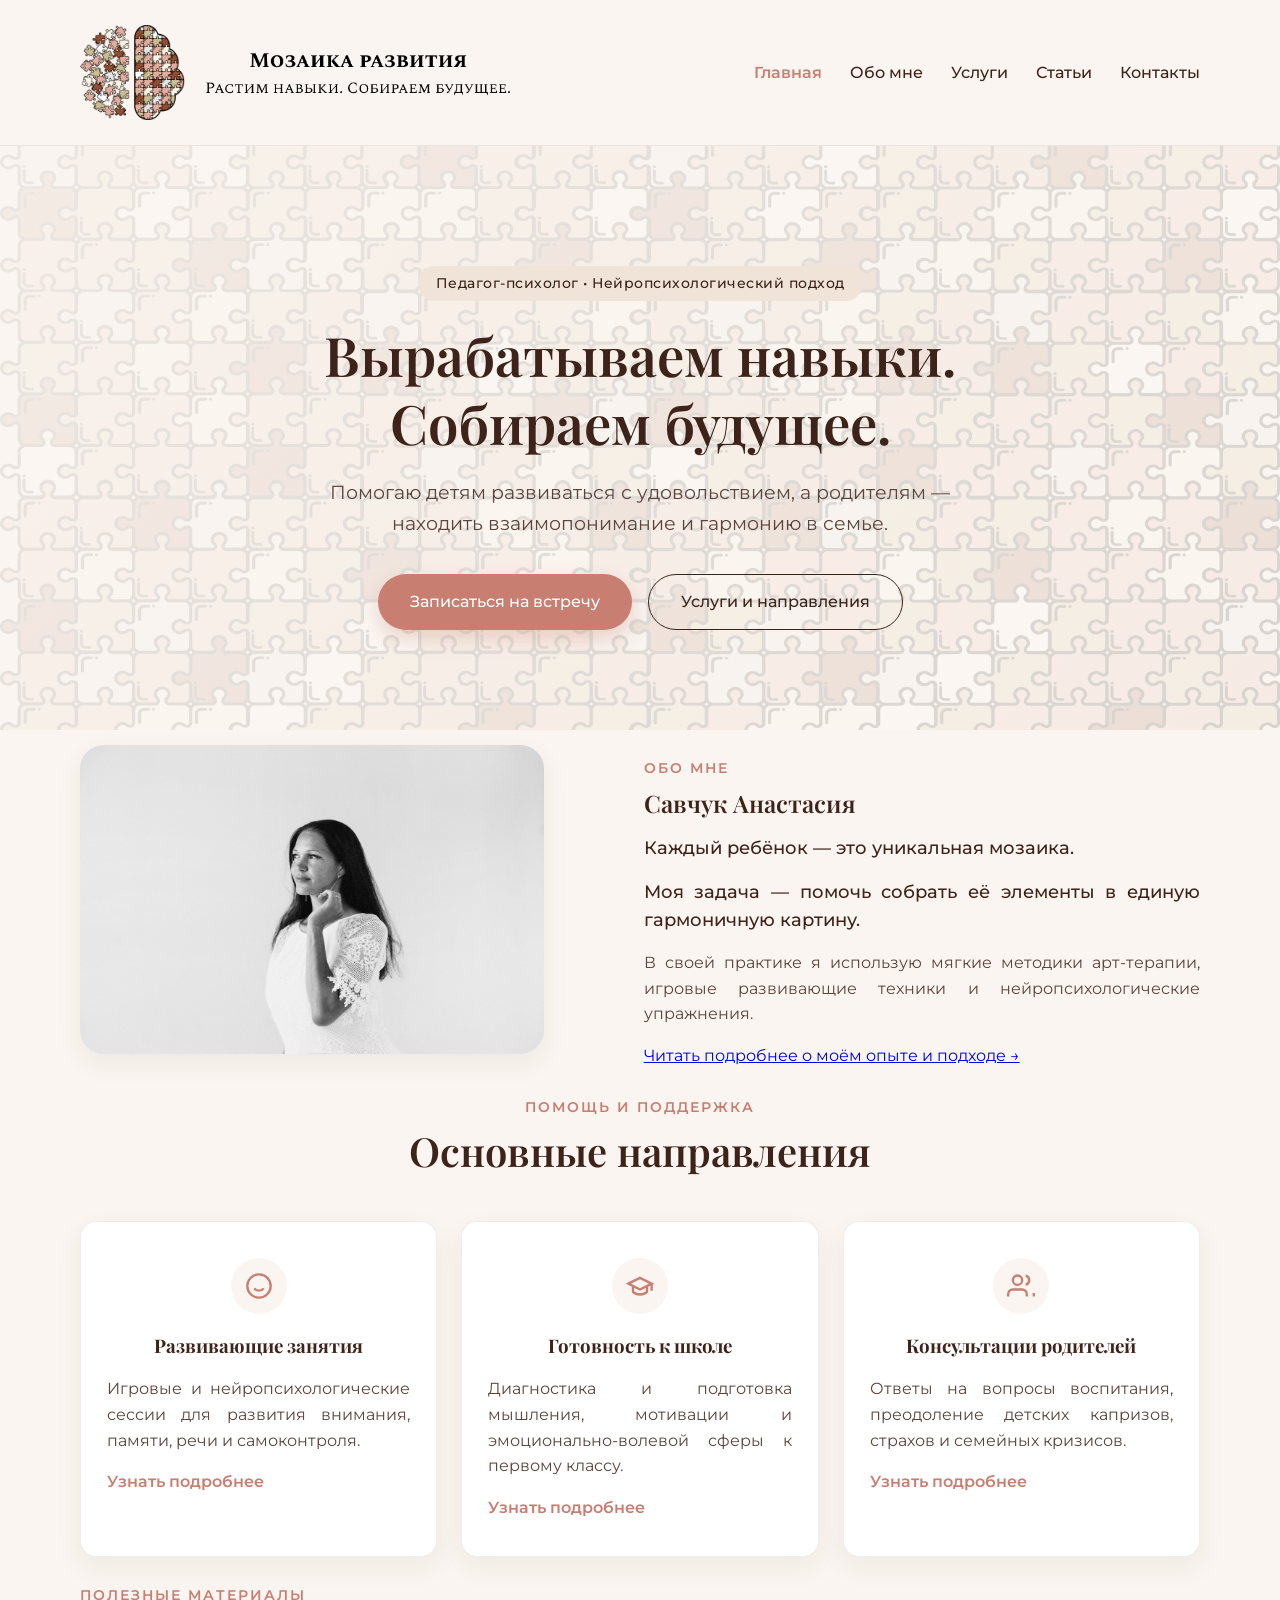
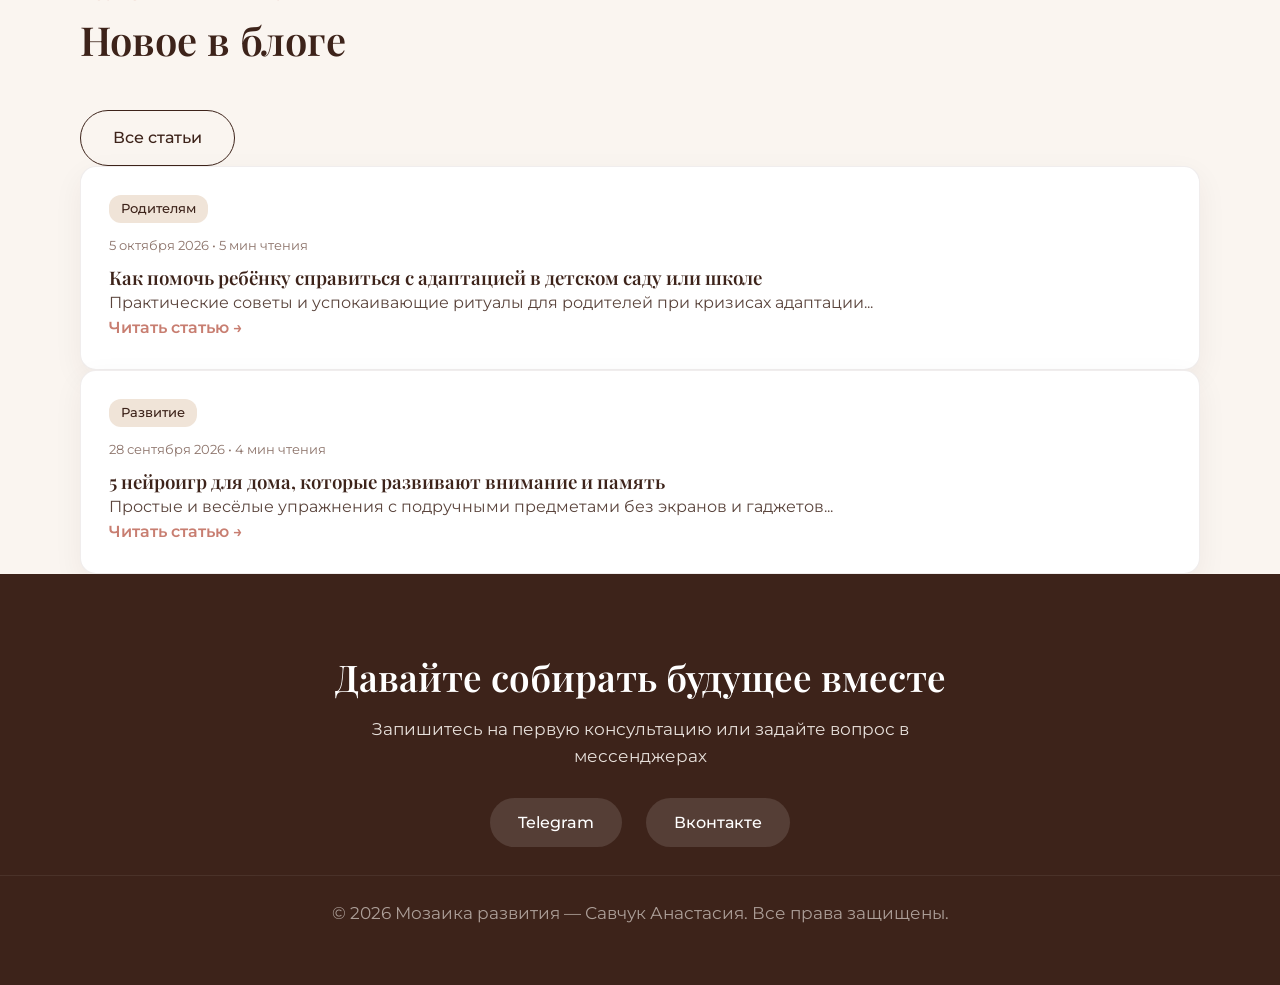
==== index.html @ 4eda6f0a "First commit" ====
<!DOCTYPE html>
<html lang="ru">
<head>
    <meta charset="UTF-8">
    <meta name="viewport" content="width=device-width, initial-scale=1.0">
    <title>Мозаика развития — Савчук Анастасия | Педагог-психолог</title>
    <link rel="stylesheet" href="style.css">
    <link rel="preconnect" href="https://fonts.googleapis.com">
    <link rel="preconnect" href="https://fonts.gstatic.com" crossorigin>
    <link href="https://fonts.googleapis.com/css2?family=Montserrat:wght@300;400;500;600;700&family=Playfair+Display:ital,wght@0,600;0,700;1,400&display=swap" rel="stylesheet">
</head>
<body>

    <!-- Шапка сайта -->
    <header class="header">
        <div class="container header-inner">
            <a href="index.html" class="brand">
                <img src="only_brain_from_logo.png" alt="Логотип" class="brand-logo">
                <img src="text_from_logo.png" alt="Мозаика развития" class="brand-text">
            </a>

            <!-- Кнопка мобильного меню -->
            <button class="burger-btn" aria-label="Открыть меню" id="burgerBtn">
                <span></span><span></span><span></span>
            </button>

            <!-- Навигация -->
            <nav class="nav-menu" id="navMenu">
                <a href="index.html" class="active">Главная</a>
                <a href="about.html">Обо мне</a>
                <a href="services.html">Услуги</a>
                <a href="articles.html">Статьи</a>
                <a href="contacts.html">Контакты</a>
            </nav>

            <!-- <a href="contacts.html#booking" class="btn btn-small header-btn">Записаться</a> -->
        </div>
    </header>

    <!-- Главный экран -->
    <section class="hero">
        <div class="hero-overlay"></div>
        <div class="container hero-content">
            <span class="hero-badge">Педагог-психолог • Нейропсихологический подход</span>
            <h1>Вырабатываем навыки.<br>Собираем будущее.</h1>
            <p class="subtitle">Помогаю детям развиваться с удовольствием, а родителям — находить взаимопонимание и гармонию в семье.</p>
            <div class="hero-action">
                <a href="contacts.html#booking" class="btn btn-primary">Записаться на встречу</a>
                <a href="services.html" class="btn btn-outline">Услуги и направления</a>
            </div>
        </div>
    </section>

    <!-- Краткий блок "Обо мне" -->
    <section class="about-preview">
        <div class="container about-inner">
            <div class="photo-frame">
                <img src="portrait.jpg" alt="Савчук Анастасия">
            </div>
            <div class="about-text">
                <span class="section-subtitle">Обо мне</span>
                <h2>Савчук Анастасия</h2>
                <p class="lead-text">Каждый ребёнок — это уникальная мозаика. </p>
                <p class="lead-text"> Моя задача — помочь собрать её элементы в единую гармоничную картину. </p>
                <p class="principle-card-text-p">В своей практике я использую мягкие методики арт-терапии, игровые развивающие техники и нейропсихологические упражнения.</p>
                <a href="about.html" class="link-more">Читать подробнее о моём опыте и подходе &rarr;</a>
            </div>
        </div>
    </section>

    <!-- Популярные услуги -->
    <section class="services-preview">
        <div class="container">
            <div class="section-header text-center">
                <span class="section-subtitle">Помощь и поддержка</span>
                <h2 class="section-title">Основные направления</h2>
            </div>
            <div class="services-grid">
                <div class="service-card">
                    <div class="service-icon-box">
                        <svg width="28" height="28" viewBox="0 0 24 24" fill="none" stroke="currentColor" stroke-width="2"><circle cx="12" cy="12" r="10"/><path d="M8 14s1.5 2 4 2 4-2 4-2"/><line x1="9" y1="9" x2="9.01" y2="9"/><line x1="15" y1="9" x2="15.01" y2="9"/></svg>
                    </div>
                    <h3 class="principle-card-text-h3">Развивающие занятия</h3>
                    <p class="principle-card-text-p">Игровые и нейропсихологические сессии для развития внимания, памяти, речи и самоконтроля.</p>
                    <a href="services.html" class="card-link">Узнать подробнее</a>
                </div>
                <div class="service-card">
                    <div class="service-icon-box">
                        <svg width="28" height="28" viewBox="0 0 24 24" fill="none" stroke="currentColor" stroke-width="2"><path d="M22 10v6M2 10l10-5 10 5-10 5z"/><path d="M6 12v5c3 3 9 3 12 0v-5"/></svg>
                    </div>
                    <h3 class="principle-card-text-h3">Готовность к школе</h3>
                    <p class="principle-card-text-p">Диагностика и подготовка мышления, мотивации и эмоционально-волевой сферы к первому классу.</p>
                    <a href="services.html" class="card-link">Узнать подробнее</a>
                </div>
                <div class="service-card">
                    <div class="service-icon-box">
                        <svg width="28" height="28" viewBox="0 0 24 24" fill="none" stroke="currentColor" stroke-width="2"><path d="M17 21v-2a4 4 0 0 0-4-4H5a4 4 0 0 0-4 4v2"/><circle cx="9" cy="7" r="4"/><path d="M23 21v-2a4 4 0 0 1 0 7.75"/><path d="M16 3.13a4 4 0 0 1 0 7.75"/></svg>
                    </div>
                    <h3 class="principle-card-text-h3">Консультации родителей</h3>
                    <p class="principle-card-text-p">Ответы на вопросы воспитания, преодоление детских капризов, страхов и семейных кризисов.</p>
                    <a href="services.html" class="card-link">Узнать подробнее</a>
                </div>
            </div>
        </div>
    </section>

    <!-- Свежие статьи (Превью блога) -->
    <section class="articles-preview">
        <div class="container">
            <div class="section-header flex-header">
                <div>
                    <span class="section-subtitle">Полезные материалы</span>
                    <h2 class="section-title">Новое в блоге</h2>
                </div>
                <a href="articles.html" class="btn btn-outline">Все статьи</a>
            </div>
            <div class="articles-grid">
                <article class="article-card">
                    <div class="article-badge">Родителям</div>
                    <div class="article-body">
                        <span class="article-date">5 октября 2026 • 5 мин чтения</span>
                        <h3>Как помочь ребёнку справиться с адаптацией в детском саду или школе</h3>
                        <p>Практические советы и успокаивающие ритуалы для родителей при кризисах адаптации...</p>
                        <a href="article-single.html" class="card-link">Читать статью &rarr;</a>
                    </div>
                </article>

                <article class="article-card">
                    <div class="article-badge">Развитие</div>
                    <div class="article-body">
                        <span class="article-date">28 сентября 2026 • 4 мин чтения</span>
                        <h3>5 нейроигр для дома, которые развивают внимание и память</h3>
                        <p>Простые и весёлые упражнения с подручными предметами без экранов и гаджетов...</p>
                        <a href="article-single.html" class="card-link">Читать статью &rarr;</a>
                    </div>
                </article>
            </div>
        </div>
    </section>

    <!-- Подвал -->
    <footer class="footer">
        <div class="container footer-inner">
            <div class="footer-info">
                <h2>Давайте собирать будущее вместе</h2>
                <p>Запишитесь на первую консультацию или задайте вопрос в мессенджерах</p>
                <div class="social-buttons">
                    <a href="https://t.me/Stura25" class="social-btn telegram" target="_blank">Telegram</a>
                    <a href="https://vk.ru/nastenkasavchuk" class="social-btn whatsapp" target="_blank">Вконтакте</a>
                </div>
            </div>
        </div>
        <div class="copyright-bar">
            <p>© 2026 Мозаика развития — Савчук Анастасия. Все права защищены.</p>
        </div>
    </footer>

    <script src="script.js"></script>
</body>
</html>
---- style.css ----
/* ==========================================================================
   1. ПЕРЕМЕННЫЕ И ДИЗАЙН-СИСТЕМА (ИЗМЕНЯЙТЕ ДИЗАЙН ЗДЕСЬ)
   ========================================================================== */
:root {
    /* 🎨 Цветовая палитра */
    --clr-bg-main: #FAF5F0;          /* Основной фон сайта */
    --clr-bg-card: #FFFFFF;          /* Фон карточек и форм */
    --clr-bg-soft: #F0E4D8;          /* Мягкий бежевый фоновый цвет секций */
    --clr-text-title: #3D231A;       /* Цвет заголовков */
    --clr-text-main: #5A443C;        /* Цвет основного текста */
    --clr-text-muted: #8C736A;       /* Цвет второстепенного текста / дат */
    --clr-accent: #C87E71;          /* Основной акцентный цвет (кнопки, ссылки) */
    --clr-accent-hover: #B0675B;    /* Цвет акцента при наведении */
    --clr-border: rgba(61, 35, 26, 0.08); /* Цвет тонких рамок */

    /* ✍️ Типографика */
    --font-main: 'Montserrat', -apple-system, BlinkMacSystemFont, 'Segoe UI', Roboto, sans-serif;
    --font-title: 'Playfair Display', Georgia, serif;

    /* 📐 Размеры и Скругления */
    --radius-lg: 24px;
    --radius-md: 16px;
    --radius-btn: 50px;
    
    /* 🌫️ Тени */
    --shadow-soft: 0 10px 30px rgba(61, 35, 26, 0.06);
    --shadow-hover: 0 18px 36px rgba(61, 35, 26, 0.12);

    /* 📏 Отступы секций */
    --section-padding: 100px;
    --container-width: 1160px;
}

/* ==========================================================================
   2. СБРОС СТИЛЕЙ И БАЗОВЫЕ НАСТРОЙКИ
   ========================================================================== */
*, *::before, *::after {
    margin: 0;
    padding: 0;
    box-sizing: border-box;
    -webkit-tap-highlight-color: transparent;
}

html {
    scroll-behavior: smooth;
    font-size: 16px;
    -webkit-text-size-adjust: 100%;
}

body {
    font-family: var(--font-main);
    background-color: var(--clr-bg-main);
    color: var(--clr-text-main);
    line-height: 1.6;
    overflow-x: hidden;
    -webkit-font-smoothing: antialiased;
    -moz-osx-font-smoothing: grayscale;
}

img {
    max-width: 100%;
    height: auto;
    display: block;
}

h1, h2, h3 {
    font-family: var(--font-title);
    color: var(--clr-text-title);
    font-weight: 600;
    line-height: 1.25;
}

.container {
    width: 100%;
    max-width: var(--container-width);
    margin: 0 auto;
    padding: 0 20px;
}

.text-center { text-align: center; }

/* ==========================================================================
   3. ШАПКА И НАВИГАЦИЯ (HEADER & NAV)
   ========================================================================== */
.header {
    background: rgba(250, 245, 240, 0.92);
    -webkit-backdrop-filter: blur(12px);
    backdrop-filter: blur(12px);
    padding: 20px 0;
    position: sticky;
    top: 0;
    z-index: 1000;
    border-bottom: 1px solid var(--clr-border);
    transition: padding 0.3s ease;
}

.header-inner {
    display: flex;
    justify-content: space-between;
    align-items: center;
    gap: 20px;
}

.brand {
    display: flex;
    align-items: center;
    gap: 20px;
    text-decoration: none;
    flex-shrink: 0;
}

.brand-logo {
    height: 105px;
    width: auto;
    object-fit: contain;
    transition: height 0.3s ease;
}

.brand-text {
    height: 55px;
    width: auto;
    object-fit: contain;
    transition: height 0.3s ease;
}

.nav-menu {
    display: flex;
    gap: 28px;
    align-items: center;
}

.nav-menu a {
    text-decoration: none;
    color: var(--clr-text-title);
    font-weight: 500;
    font-size: 1rem;
    transition: color 0.25s ease;
    white-space: nowrap;
}

.nav-menu a:hover,
.nav-menu a.active {
    color: var(--clr-accent);
}

.nav-menu a.active { font-weight: 600; }

/* Бургер-меню */
.burger-btn {
    display: none;
    flex-direction: column;
    justify-content: space-between;
    width: 30px;
    height: 20px;
    background: transparent;
    border: none;
    cursor: pointer;
    z-index: 1100;
}

.burger-btn span {
    width: 100%;
    height: 2px;
    background-color: var(--clr-text-title);
    transition: all 0.3s ease;
}

.burger-btn.active span:nth-child(1) { transform: translateY(9px) rotate(45deg); }
.burger-btn.active span:nth-child(2) { opacity: 0; }
.burger-btn.active span:nth-child(3) { transform: translateY(-9px) rotate(-45deg); }

/* ==========================================================================
   4. КНОПКИ (BUTTONS)
   ========================================================================== */
.btn {
    display: inline-flex;
    align-items: center;
    justify-content: center;
    padding: 14px 32px;
    border-radius: var(--radius-btn);
    font-weight: 500;
    text-decoration: none;
    transition: all 0.3s cubic-bezier(0.25, 1, 0.5, 1);
    cursor: pointer;
    font-size: 1rem;
    border: none;
    outline: none;
    text-align: center;
}

.btn-primary {
    background-color: var(--clr-accent);
    color: #FFFFFF;
    box-shadow: 0 8px 20px rgba(200, 126, 113, 0.3);
}

.btn-primary:hover {
    background-color: var(--clr-accent-hover);
    transform: translateY(-2px);
    box-shadow: 0 12px 25px rgba(200, 126, 113, 0.4);
}

.btn-outline {
    background-color: transparent;
    color: var(--clr-text-title);
    border: 1.5px solid var(--clr-text-title);
}

.btn-outline:hover {
    background-color: var(--clr-text-title);
    color: #FFFFFF;
    transform: translateY(-2px);
}

.btn-small {
    padding: 10px 22px;
    font-size: 0.9rem;
    background-color: var(--clr-text-title);
    color: #FFFFFF;
}

.btn-small:hover { background-color: var(--clr-accent); }
.btn-block { width: 100%; }

/* ==========================================================================
   5. ГЛАВНЫЙ ЭКРАН (HERO)
   ========================================================================== */
.hero {
    position: relative;
    padding: 120px 0 100px;
    background-image: url('cover.png');
    background-size: cover;
    background-position: center;
    color: var(--clr-text-title);
    display: flex;
    align-items: center;
}

.hero-overlay {
    position: absolute;
    inset: 0;
    background: linear-gradient(135deg, rgba(250, 245, 240, 0.94) 0%, rgba(250, 245, 240, 0.86) 100%);
}

.hero-content {
    position: relative;
    z-index: 2;
    max-width: 820px;
    margin: 0 auto;
    text-align: center;
}

.hero-badge {
    display: inline-block;
    padding: 6px 18px;
    background-color: var(--clr-bg-soft);
    color: var(--clr-text-title);
    border-radius: 30px;
    font-size: 0.9rem;
    font-weight: 500;
    margin-bottom: 20px;
    letter-spacing: 0.5px;
}

.hero h1 {
    font-size: 3.4rem;
    margin-bottom: 20px;
}

.hero .subtitle {
    font-size: 1.2rem;
    margin-bottom: 36px;
    color: var(--clr-text-main);
    max-width: 650px;
    margin-left: auto;
    margin-right: auto;
}

.hero-action {
    display: flex;
    gap: 16px;
    justify-content: center;
    flex-wrap: wrap;
}

.page-hero {
    padding: 60px 0 40px;
    background-color: var(--clr-bg-soft);
}

/* ==========================================================================
   6. ИНФОРМАЦИОННЫЕ БЛОКИ (ABOUT, SERVICES, PRINCIPLES, ETC.)
   ========================================================================== */
.about, .services, .about-detail, .principles-section, .education-section, .faq-section, .contacts-section {
    padding: var(--section-padding) 0;
}

.services, .principles-section {
    background-color: var(--clr-bg-soft);
}

/* О нас */
.about-inner, .about-grid, .contacts-grid {
    display: grid;
    grid-template-columns: 1fr 1.2fr;
    gap: 100px;
    align-items: center;
}

.photo-frame, .about-main-img {
    position: relative;
    border-radius: var(--radius-lg);
    overflow: hidden;
    box-shadow: var(--shadow-soft);
}

.photo-frame img {
    width: 100%;
    height: auto;
    object-fit: cover;
}

.section-title {
    font-size: 2.5rem;
    margin-bottom: 45px;
}

.section-subtitle {
    display: block;
    font-size: 0.85rem;
    text-transform: uppercase;
    letter-spacing: 2px;
    color: var(--clr-accent);
    font-weight: 600;
    margin-top: 28px;
    margin-bottom: 8px;
}

.lead-text {
    font-size: 1.1rem;
    font-weight: 500;
    margin-bottom: 16px;
    margin-top: 16px;
    text-align: justify;
    color: var(--clr-text-title);
}

.lead-text-mini {
    font-size: 0.875rem;
    font-weight: 400;
    margin-bottom: 16px;
    margin-top: 16px;
    text-align: justify;
    color: var(--clr-text-title);
}

.about-stats {
    display: grid;
    grid-template-columns: repeat(auto-fit, minmax(180px, 1fr));
    gap: 20px;
    margin-top: 28px;
    padding-top: 24px;
    border-top: 1px solid var(--clr-bg-soft);
}

.stat-num {
    display: block;
    font-size: 1.15rem;
    font-weight: 600;
    color: var(--clr-accent);
}

.stat-label {
    font-size: 0.88rem;
    color: var(--clr-text-main);
}

/* Услуги */
.services-grid {
    display: grid;
    grid-template-columns: repeat(auto-fit, minmax(250px, 1fr));
    gap: 24px;
}

.service-card {
    background: var(--clr-bg-card);
    padding: 36px 26px;
    border-radius: var(--radius-md);
    box-shadow: var(--shadow-soft);
    transition: transform 0.3s ease, box-shadow 0.3s ease;
    border: 1px solid var(--clr-border);
}

.service-card:hover {
    transform: translateY(-6px);
    box-shadow: var(--shadow-hover);
}

.service-icon-box {
    width: 56px;
    height: 56px;
    background-color: var(--clr-bg-main);
    border-radius: 50%;
    display: flex;
    align-items: center;
    justify-content: center;
    margin: 0 auto 20px;   /* ← auto по бокам центрирует сам круг */
    color: var(--clr-accent);
}

/* Принципы */
.principles-grid {
    display: grid;
    grid-template-columns: repeat(3, 1fr);
    gap: 30px;
    margin-top: 40px;
}

.principle-card {
    background: var(--clr-bg-card);
    padding: 36px 28px;
    border-radius: var(--radius-md);
    box-shadow: var(--shadow-soft);
    border-top: 4px solid var(--clr-accent);
}

.principle-num {
    font-family: var(--font-title);
    font-size: 2rem;
    font-weight: 700;
    text-align: center;
    color: var(--clr-bg-soft);
    margin-bottom: 12px;
}

.principle-card-text-h3 {
    display: block;
    font-size: 1.17em;        /* ≈ 18.7px, если базовый 16px */
    font-weight: bold;        /* жирный */
    margin-top: 1em;          /* отступ сверху = 1 размер шрифта */
    margin-bottom: 1em;       /* отступ снизу */
    margin-left: 0;
    margin-right: 0;
    text-align: center;
    hyphens: auto;              /* включает автоматические переносы */
    -webkit-hyphens: auto;      /* для Safari */
    -ms-hyphens: auto;          /* для старых Edge/IE */
    overflow-wrap: break-word;
}

.principle-card-text-p {
    display: block;
    margin-top: 1em;      /* отступ сверху = 1 размер шрифта */
    margin-bottom: 1em;   /* отступ снизу */
    margin-left: 0;
    margin-right: 0;
    text-align: justify;
    hyphens: auto;              /* включает автоматические переносы */
    -webkit-hyphens: auto;      /* для Safari */
    -ms-hyphens: auto;          /* для старых Edge/IE */
    overflow-wrap: break-word;
}

/* Образование (Timeline) */
.education-timeline {
    max-width: 800px;
    margin: 40px auto 0;
    border-left: 2px solid var(--clr-bg-soft);
    padding-left: 30px;
}

.timeline-item {
    position: relative;
    margin-bottom: 36px;
}

.timeline-item::before {
    content: '';
    position: absolute;
    left: -37px;
    top: 5px;
    width: 12px;
    height: 12px;
    border-radius: 50%;
    background-color: var(--clr-accent);
    border: 3px solid #FFFFFF;
    box-shadow: 0 0 0 2px var(--clr-bg-soft);
}

.timeline-year {
    font-size: 0.85rem;
    font-weight: 600;
    text-transform: uppercase;
    letter-spacing: 1px;
    color: var(--clr-accent);
    margin-bottom: 6px;
}

/* Опыт (Плашка) */
.experience-badge {
    position: absolute;
    bottom: -20px;
    right: -20px;
    background-color: var(--clr-accent);
    color: #FFFFFF;
    padding: 20px 24px;
    border-radius: var(--radius-md);
    box-shadow: var(--shadow-hover);
    display: flex;
    align-items: center;
    gap: 12px;
    max-width: 220px;
}

.experience-badge .number {
    font-family: var(--font-title);
    font-size: 2.5rem;
    font-weight: 700;
    line-height: 1;
}

/* ==========================================================================
   7. СТАТЬИ И FAQ (ARTICLES & ACCORDION)
   ========================================================================== */
.filter-tabs {
    display: flex;
    justify-content: center;
    gap: 12px;
    margin-bottom: 40px;
    flex-wrap: wrap;
}

.filter-btn {
    padding: 10px 22px;
    border-radius: var(--radius-btn);
    border: 1px solid var(--clr-bg-soft);
    background-color: var(--clr-bg-card);
    color: var(--clr-text-main);
    cursor: pointer;
    font-size: 0.95rem;
    transition: all 0.25s ease;
}

.filter-btn.active, .filter-btn:hover {
    background-color: var(--clr-accent);
    color: #FFFFFF;
    border-color: var(--clr-accent);
}

.article-card {
    background: var(--clr-bg-card);
    border-radius: var(--radius-md);
    padding: 28px;
    box-shadow: var(--shadow-soft);
    border: 1px solid var(--clr-border);
    transition: transform 0.3s ease, box-shadow 0.3s ease;
}

.article-card:hover {
    transform: translateY(-5px);
    box-shadow: var(--shadow-hover);
}

.article-badge {
    display: inline-block;
    padding: 4px 12px;
    background-color: var(--clr-bg-soft);
    color: var(--clr-text-title);
    font-size: 0.8rem;
    border-radius: 12px;
    margin-bottom: 12px;
    font-weight: 500;
}

.article-date {
    display: block;
    font-size: 0.82rem;
    color: var(--clr-text-muted);
    margin-bottom: 10px;
}

.article-lead {
    display: block;
    font-size: 1.17em;        /* ≈ 18.7px, если базовый 16px */
    font-weight: medium ;        
    margin-top: 1em;          /* отступ сверху = 1 размер шрифта */
    margin-bottom: 1em;       /* отступ снизу */
    margin-left: 0;
    margin-right: 0;
    text-align: justify;
    hyphens: auto;              /* включает автоматические переносы */
    -webkit-hyphens: auto;      /* для Safari */
    -ms-hyphens: auto;          /* для старых Edge/IE */
    overflow-wrap: break-word;
}

.article-h2 {
    display: block;
    font-size: 2em;        /* ≈ 18.7px, если базовый 16px */
    font-weight: bold ;        
    margin-top: 1em;          /* отступ сверху = 1 размер шрифта */
    margin-bottom: 1em;       /* отступ снизу */
    margin-left: 0;
    margin-right: 0;
    text-align: justify;
}

.author-info {
    margin-bottom: 40px;
}

.card-link {
    color: var(--clr-accent);
    text-decoration: none;
    font-weight: 600;
}

.card-link:hover { text-decoration: underline; }

/* Аккордеон */
.accordion {
    max-width: 760px;
    margin: 0 auto;
}

.accordion-item {
    border-bottom: 1px solid var(--clr-bg-soft);
}

.accordion-header {
    width: 100%;
    padding: 20px 0;
    background: none;
    border: none;
    text-align: left;
    font-size: 1.15rem;
    font-family: var(--font-title);
    color: var(--clr-text-title);
    cursor: pointer;
    display: flex;
    justify-content: space-between;
    align-items: center;
}

.accordion-content {
    max-height: 0;
    overflow: hidden;
    transition: max-height 0.35s ease, padding 0.35s ease;
}

.accordion-item.active .accordion-content {
    max-height: 200px;
    padding-bottom: 20px;
}

/* ==========================================================================
   8. ФОРМЫ И КОНТАКТЫ (FORMS & CONTACTS)
   ========================================================================== */
.contact-card-box, .booking-form-box {
    background: var(--clr-bg-card);
    padding: 40px;
    border-radius: var(--radius-lg);
    box-shadow: var(--shadow-soft);
    border: 1px solid var(--clr-border);
}

.form-group { margin-bottom: 20px; }

.form-group label {
    display: block;
    font-size: 0.9rem;
    font-weight: 500;
    margin-bottom: 8px;
    color: var(--clr-text-title);
}

.form-group input, .form-group select, .form-group textarea {
    width: 100%;
    padding: 12px 16px;
    border-radius: var(--radius-md);
    border: 1.5px solid var(--clr-bg-soft);
    background-color: var(--clr-bg-main);
    font-family: inherit;
    font-size: 0.95rem;
    color: var(--clr-text-main);
    outline: none;
    transition: border-color 0.25s;
}

.form-group input:focus, .form-group select:focus, .form-group textarea:focus {
    border-color: var(--clr-accent);
}

.step-num {
    text-align: center;
    margin-top: 16px;      /* расстояние сверху */
    margin-bottom: 16px;   /* расстояние снизу */
}

.info-note{
    margin-top: 22px;
}

.contact-detail-item{
    margin-top: 22px;
}

/* ==========================================================================
   9. ПОДВАЛ И CTA (FOOTER & CALL TO ACTION)
   ========================================================================== */
.cta-section {
    padding: 70px 0;
    background-color: var(--clr-text-title);
    color: #FFFFFF;
}

.cta-section h2 { color: #FFFFFF; margin-bottom: 16px; }
.cta-section p { max-width: 600px; margin: 0 auto 30px; color: var(--clr-bg-soft); }

.footer {
    background-color: var(--clr-text-title);
    color: var(--clr-bg-main);
    padding: 80px 0 20px;
}

.footer-inner {
    text-align: center;
    max-width: 680px;
}

.footer h2 { color: #FFFFFF; font-size: 2.3rem; margin-bottom: 16px; }
.footer p { font-size: 1.05rem; opacity: 0.9; margin-bottom: 28px; }

.contact-links, .social-buttons {
    display: flex;
    justify-content: center;
    gap: 24px;
    margin-bottom: 28px;
    flex-wrap: wrap;
}

.contact-item {
    color: #FFFFFF;
    text-decoration: none;
    font-weight: 500;
    transition: color 0.2s;
}

.contact-item:hover { color: var(--clr-bg-soft); }

.social-btn {
    padding: 12px 28px;
    border-radius: var(--radius-btn);
    text-decoration: none;
    color: #FFFFFF;
    font-weight: 500;
    background-color: rgba(255, 255, 255, 0.12);
    transition: background 0.3s;
}

.social-btn:hover { background-color: var(--clr-accent); }

.copyright-bar {
    border-top: 1px solid rgba(255, 255, 255, 0.1);
    padding: 24px 0 10px;;
    text-align: center;
    font-size: 0.85rem;
    opacity: 0.65;
}

/* ==========================================================================
   10. АДАПТИВНОСТЬ (MEDIA QUERIES)
   ========================================================================== */

/* Планшеты (до 992px) */
@media (max-width: 992px) {
    :root { --section-padding: 80px; }
    
    .brand-logo { height: 85px; }
    .brand-text { height: 45px; }
    .hero h1 { font-size: 2.8rem; }
    .about-inner, .about-grid, .principles-grid {
        grid-template-columns: 1fr;
        gap: 36px;
    }
    .experience-badge {
        position: relative;
        bottom: 0; right: 0;
        margin: -30px 0 0 20px;
    }
}

/* Мобильные (до 768px) */
@media (max-width: 768px) {
    :root { --section-padding: 60px; }

    .header { padding: 12px 0; }
    .header-inner { flex-wrap: wrap; justify-content: space-between; }
    .brand { gap: 12px; }
    .brand-logo { height: 65px; }
    .brand-text { height: 35px; }

    .burger-btn { display: flex; }

    .nav-menu {
        position: fixed;
        top: 0;
        right: -100%;
        width: 80%;
        max-width: 300px;
        height: 100vh;
        background-color: var(--clr-bg-main);
        flex-direction: column;
        justify-content: center;
        gap: 24px;
        box-shadow: -10px 0 30px rgba(0,0,0,0.1);
        transition: right 0.35s ease;
        z-index: 1000;
    }

    .nav-menu.active { right: 0; }
    .header .btn-small { display: none; }

    .hero { padding: 70px 0 60px; }
    .hero h1 { font-size: 2.1rem; }
    .hero .subtitle { font-size: 1rem; margin-bottom: 28px; }
    .hero-action { flex-direction: column; width: 100%; max-width: 320px; }

    .btn { width: 100%; padding: 14px 20px; }

    .services-grid, .contacts-grid { grid-template-columns: 1fr; }
    .contact-links, .social-buttons { flex-direction: column; gap: 12px; }
    .contact-card-box, .booking-form-box { padding: 24px; }
}

/* Маленькие экраны (до 380px) */
@media (max-width: 380px) {
    .brand-logo { height: 52px; }
    .brand-text { height: 28px; }
    .hero h1 { font-size: 1.8rem; }
}
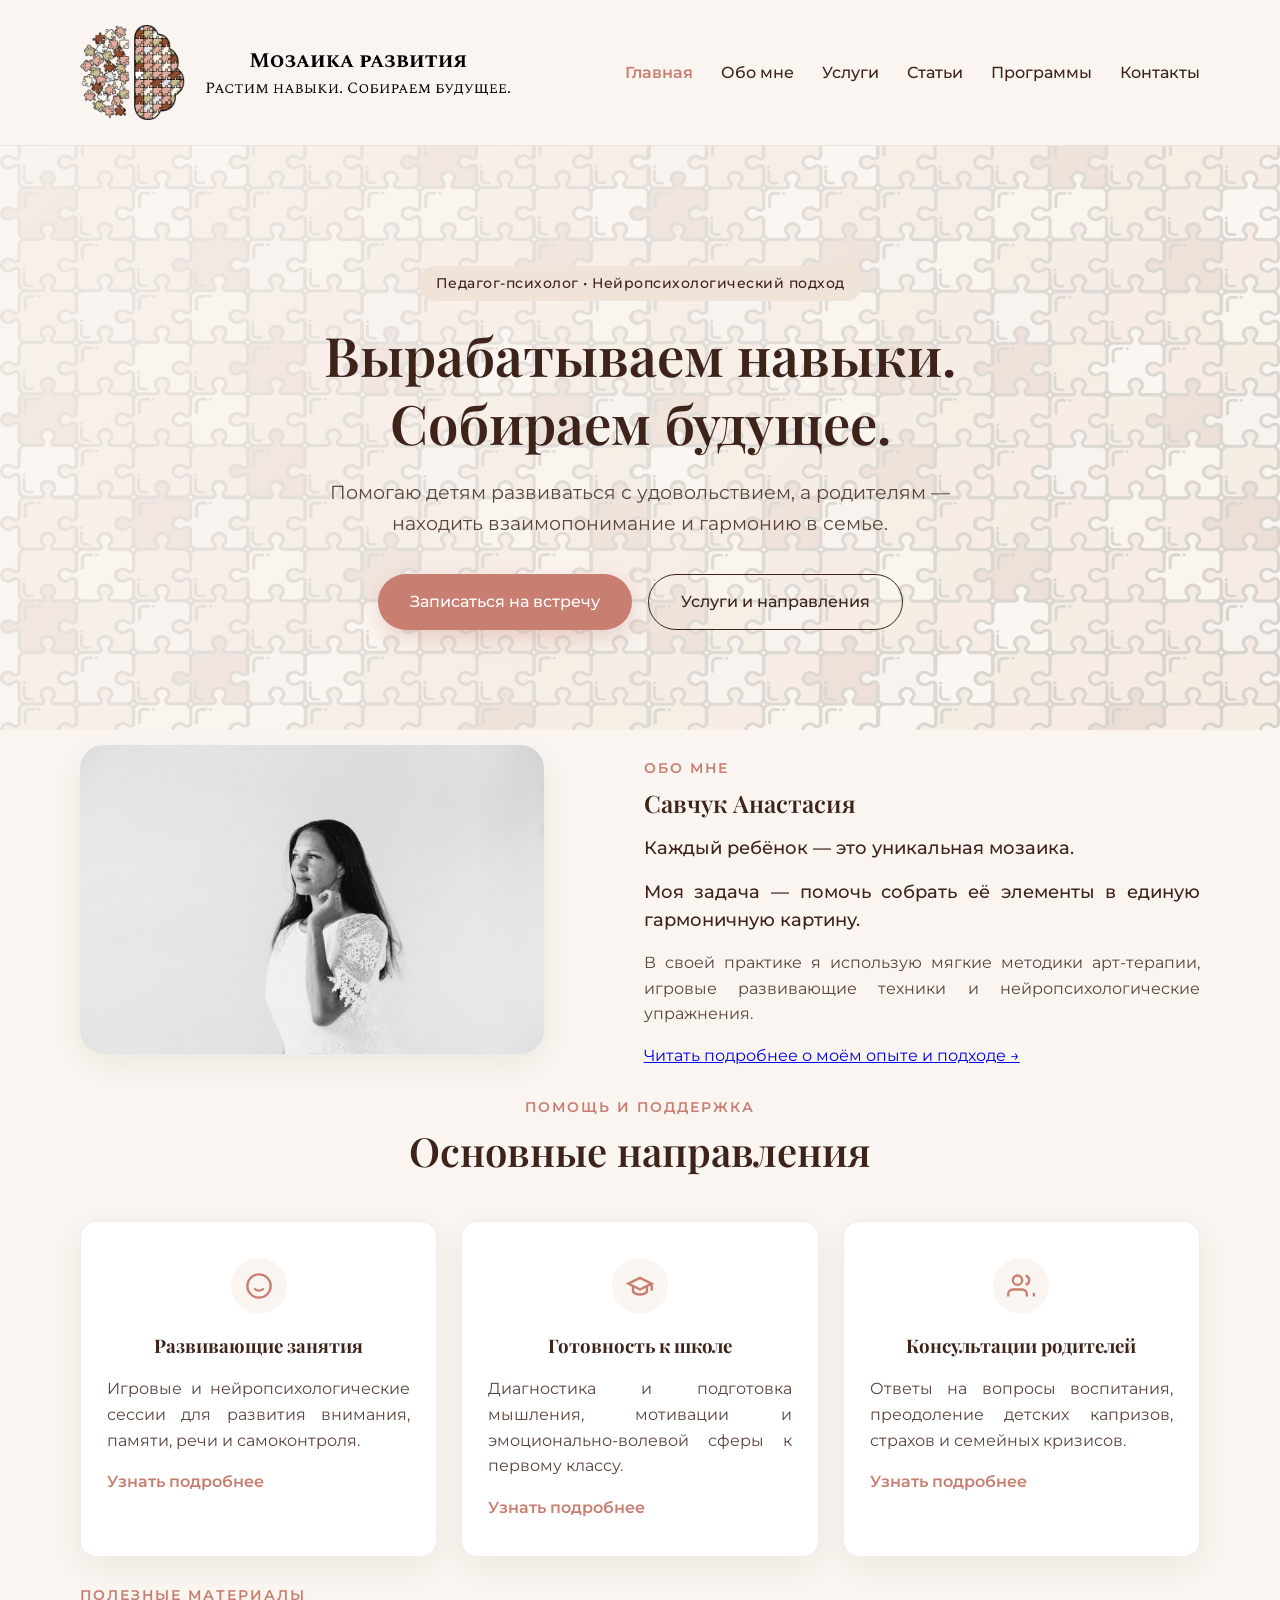
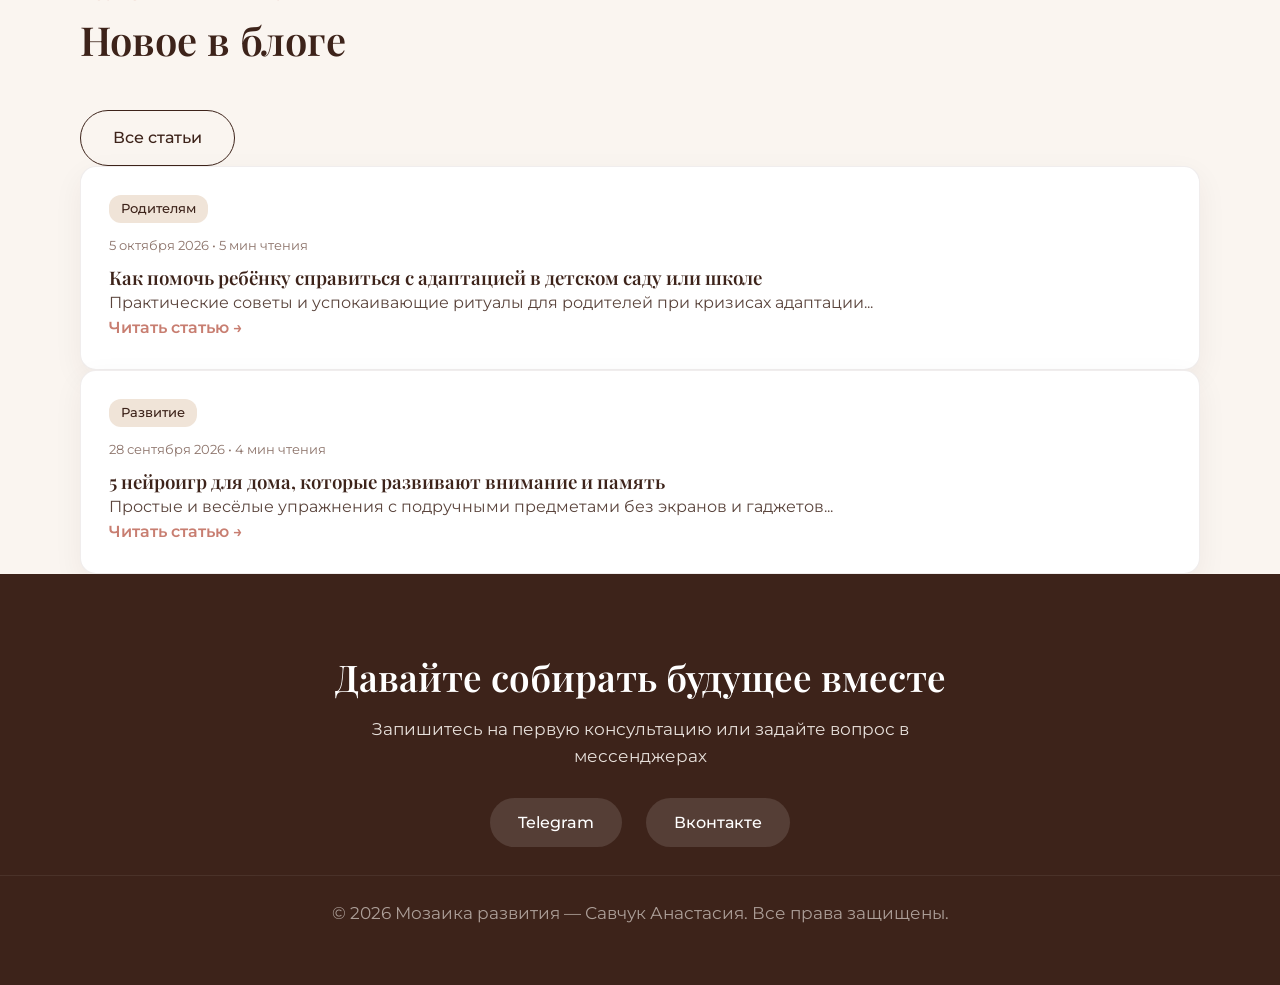
==== commit a24dc9ef: "Добавила программу "Я могу", доклад "Буллинг" (текст + презентация). Иправила букву "i". Создала пап" ====
--- a/index.html
+++ b/index.html
@@ -1,160 +1,270 @@
-<!DOCTYPE html>
+<!doctype html>
 <html lang="ru">
-<head>
-    <meta charset="UTF-8">
-    <meta name="viewport" content="width=device-width, initial-scale=1.0">
+  <head>
+    <!-- Google tag (gtag.js) -->
+    <script
+      async
+      src="https://www.googletagmanager.com/gtag/js?id=G-RBJZE56QLG"
+    ></script>
+    <script>
+      window.dataLayer = window.dataLayer || [];
+      function gtag() {
+        dataLayer.push(arguments);
+      }
+      gtag("js", new Date());
+
+      gtag("config", "G-RBJZE56QLG");
+    </script>
+    <meta charset="UTF-8" />
+    <meta name="viewport" content="width=device-width, initial-scale=1.0" />
     <title>Мозаика развития — Савчук Анастасия | Педагог-психолог</title>
-    <link rel="stylesheet" href="style.css">
-    <link rel="preconnect" href="https://fonts.googleapis.com">
-    <link rel="preconnect" href="https://fonts.gstatic.com" crossorigin>
-    <link href="https://fonts.googleapis.com/css2?family=Montserrat:wght@300;400;500;600;700&family=Playfair+Display:ital,wght@0,600;0,700;1,400&display=swap" rel="stylesheet">
-</head>
-<body>
-
+    <link rel="stylesheet" href="style.css" />
+    <link rel="preconnect" href="https://fonts.googleapis.com" />
+    <link rel="preconnect" href="https://fonts.gstatic.com" crossorigin />
+    <link
+      href="https://fonts.googleapis.com/css2?family=Montserrat:wght@300;400;500;600;700&family=Playfair+Display:ital,wght@0,600;0,700;1,400&display=swap"
+      rel="stylesheet"
+    />
+  </head>
+  <body>
     <!-- Шапка сайта -->
     <header class="header">
-        <div class="container header-inner">
-            <a href="index.html" class="brand">
-                <img src="only_brain_from_logo.png" alt="Логотип" class="brand-logo">
-                <img src="text_from_logo.png" alt="Мозаика развития" class="brand-text">
-            </a>
-
-            <!-- Кнопка мобильного меню -->
-            <button class="burger-btn" aria-label="Открыть меню" id="burgerBtn">
-                <span></span><span></span><span></span>
-            </button>
-
-            <!-- Навигация -->
-            <nav class="nav-menu" id="navMenu">
-                <a href="index.html" class="active">Главная</a>
-                <a href="about.html">Обо мне</a>
-                <a href="services.html">Услуги</a>
-                <a href="articles.html">Статьи</a>
-                <a href="contacts.html">Контакты</a>
-            </nav>
-
-            <!-- <a href="contacts.html#booking" class="btn btn-small header-btn">Записаться</a> -->
-        </div>
+      <div class="container header-inner">
+        <a href="index.html" class="brand">
+          <img
+            src="only_brain_from_logo.png"
+            alt="Логотип"
+            class="brand-logo"
+          />
+          <img
+            src="text_from_logo.png"
+            alt="Мозаика развития"
+            class="brand-text"
+          />
+        </a>
+
+        <!-- Кнопка мобильного меню -->
+        <button class="burger-btn" aria-label="Открыть меню" id="burgerBtn">
+          <span></span><span></span><span></span>
+        </button>
+
+        <!-- Навигация -->
+        <nav class="nav-menu" id="navMenu">
+          <a href="index.html" class="active">Главная</a>
+          <a href="about.html">Обо мне</a>
+          <a href="services.html">Услуги</a>
+          <a href="articles.html">Статьи</a>
+          <a href="program.html">Программы</a>
+          <a href="contacts.html">Контакты</a>
+        </nav>
+
+        <!-- <a href="contacts.html#booking" class="btn btn-small header-btn">Записаться</a> -->
+      </div>
     </header>
 
     <!-- Главный экран -->
     <section class="hero">
-        <div class="hero-overlay"></div>
-        <div class="container hero-content">
-            <span class="hero-badge">Педагог-психолог • Нейропсихологический подход</span>
-            <h1>Вырабатываем навыки.<br>Собираем будущее.</h1>
-            <p class="subtitle">Помогаю детям развиваться с удовольствием, а родителям — находить взаимопонимание и гармонию в семье.</p>
-            <div class="hero-action">
-                <a href="contacts.html#booking" class="btn btn-primary">Записаться на встречу</a>
-                <a href="services.html" class="btn btn-outline">Услуги и направления</a>
-            </div>
-        </div>
+      <div class="hero-overlay"></div>
+      <div class="container hero-content">
+        <span class="hero-badge"
+          >Педагог-психолог • Нейропсихологический подход</span
+        >
+        <h1>Вырабатываем навыки.<br />Собираем будущее.</h1>
+        <p class="subtitle">
+          Помогаю детям развиваться с удовольствием, а родителям — находить
+          взаимопонимание и гармонию в семье.
+        </p>
+        <div class="hero-action">
+          <a href="contacts.html#booking" class="btn btn-primary"
+            >Записаться на встречу</a
+          >
+          <a href="services.html" class="btn btn-outline"
+            >Услуги и направления</a
+          >
+        </div>
+      </div>
     </section>
 
     <!-- Краткий блок "Обо мне" -->
     <section class="about-preview">
-        <div class="container about-inner">
-            <div class="photo-frame">
-                <img src="portrait.jpg" alt="Савчук Анастасия">
-            </div>
-            <div class="about-text">
-                <span class="section-subtitle">Обо мне</span>
-                <h2>Савчук Анастасия</h2>
-                <p class="lead-text">Каждый ребёнок — это уникальная мозаика. </p>
-                <p class="lead-text"> Моя задача — помочь собрать её элементы в единую гармоничную картину. </p>
-                <p class="principle-card-text-p">В своей практике я использую мягкие методики арт-терапии, игровые развивающие техники и нейропсихологические упражнения.</p>
-                <a href="about.html" class="link-more">Читать подробнее о моём опыте и подходе &rarr;</a>
-            </div>
-        </div>
+      <div class="container about-inner">
+        <div class="photo-frame">
+          <img src="portrait.jpg" alt="Савчук Анастасия" />
+        </div>
+        <div class="about-text">
+          <span class="section-subtitle">Обо мне</span>
+          <h2>Савчук Анастасия</h2>
+          <p class="lead-text">Каждый ребёнок — это уникальная мозаика.</p>
+          <p class="lead-text">
+            Моя задача — помочь собрать её элементы в единую гармоничную
+            картину.
+          </p>
+          <p class="principle-card-text-p">
+            В своей практике я использую мягкие методики арт-терапии, игровые
+            развивающие техники и нейропсихологические упражнения.
+          </p>
+          <a href="about.html" class="link-more"
+            >Читать подробнее о моём опыте и подходе &rarr;</a
+          >
+        </div>
+      </div>
     </section>
 
     <!-- Популярные услуги -->
     <section class="services-preview">
-        <div class="container">
-            <div class="section-header text-center">
-                <span class="section-subtitle">Помощь и поддержка</span>
-                <h2 class="section-title">Основные направления</h2>
-            </div>
-            <div class="services-grid">
-                <div class="service-card">
-                    <div class="service-icon-box">
-                        <svg width="28" height="28" viewBox="0 0 24 24" fill="none" stroke="currentColor" stroke-width="2"><circle cx="12" cy="12" r="10"/><path d="M8 14s1.5 2 4 2 4-2 4-2"/><line x1="9" y1="9" x2="9.01" y2="9"/><line x1="15" y1="9" x2="15.01" y2="9"/></svg>
-                    </div>
-                    <h3 class="principle-card-text-h3">Развивающие занятия</h3>
-                    <p class="principle-card-text-p">Игровые и нейропсихологические сессии для развития внимания, памяти, речи и самоконтроля.</p>
-                    <a href="services.html" class="card-link">Узнать подробнее</a>
-                </div>
-                <div class="service-card">
-                    <div class="service-icon-box">
-                        <svg width="28" height="28" viewBox="0 0 24 24" fill="none" stroke="currentColor" stroke-width="2"><path d="M22 10v6M2 10l10-5 10 5-10 5z"/><path d="M6 12v5c3 3 9 3 12 0v-5"/></svg>
-                    </div>
-                    <h3 class="principle-card-text-h3">Готовность к школе</h3>
-                    <p class="principle-card-text-p">Диагностика и подготовка мышления, мотивации и эмоционально-волевой сферы к первому классу.</p>
-                    <a href="services.html" class="card-link">Узнать подробнее</a>
-                </div>
-                <div class="service-card">
-                    <div class="service-icon-box">
-                        <svg width="28" height="28" viewBox="0 0 24 24" fill="none" stroke="currentColor" stroke-width="2"><path d="M17 21v-2a4 4 0 0 0-4-4H5a4 4 0 0 0-4 4v2"/><circle cx="9" cy="7" r="4"/><path d="M23 21v-2a4 4 0 0 1 0 7.75"/><path d="M16 3.13a4 4 0 0 1 0 7.75"/></svg>
-                    </div>
-                    <h3 class="principle-card-text-h3">Консультации родителей</h3>
-                    <p class="principle-card-text-p">Ответы на вопросы воспитания, преодоление детских капризов, страхов и семейных кризисов.</p>
-                    <a href="services.html" class="card-link">Узнать подробнее</a>
-                </div>
-            </div>
-        </div>
+      <div class="container">
+        <div class="section-header text-center">
+          <span class="section-subtitle">Помощь и поддержка</span>
+          <h2 class="section-title">Основные направления</h2>
+        </div>
+        <div class="services-grid">
+          <div class="service-card">
+            <div class="service-icon-box">
+              <svg
+                width="28"
+                height="28"
+                viewBox="0 0 24 24"
+                fill="none"
+                stroke="currentColor"
+                stroke-width="2"
+              >
+                <circle cx="12" cy="12" r="10" />
+                <path d="M8 14s1.5 2 4 2 4-2 4-2" />
+                <line x1="9" y1="9" x2="9.01" y2="9" />
+                <line x1="15" y1="9" x2="15.01" y2="9" />
+              </svg>
+            </div>
+            <h3 class="principle-card-text-h3">Развивающие занятия</h3>
+            <p class="principle-card-text-p">
+              Игровые и нейропсихологические сессии для развития внимания,
+              памяти, речи и самоконтроля.
+            </p>
+            <a href="services.html" class="card-link">Узнать подробнее</a>
+          </div>
+          <div class="service-card">
+            <div class="service-icon-box">
+              <svg
+                width="28"
+                height="28"
+                viewBox="0 0 24 24"
+                fill="none"
+                stroke="currentColor"
+                stroke-width="2"
+              >
+                <path d="M22 10v6M2 10l10-5 10 5-10 5z" />
+                <path d="M6 12v5c3 3 9 3 12 0v-5" />
+              </svg>
+            </div>
+            <h3 class="principle-card-text-h3">Готовность к школе</h3>
+            <p class="principle-card-text-p">
+              Диагностика и подготовка мышления, мотивации и
+              эмоционально-волевой сферы к первому классу.
+            </p>
+            <a href="services.html" class="card-link">Узнать подробнее</a>
+          </div>
+          <div class="service-card">
+            <div class="service-icon-box">
+              <svg
+                width="28"
+                height="28"
+                viewBox="0 0 24 24"
+                fill="none"
+                stroke="currentColor"
+                stroke-width="2"
+              >
+                <path d="M17 21v-2a4 4 0 0 0-4-4H5a4 4 0 0 0-4 4v2" />
+                <circle cx="9" cy="7" r="4" />
+                <path d="M23 21v-2a4 4 0 0 1 0 7.75" />
+                <path d="M16 3.13a4 4 0 0 1 0 7.75" />
+              </svg>
+            </div>
+            <h3 class="principle-card-text-h3">Консультации родителей</h3>
+            <p class="principle-card-text-p">
+              Ответы на вопросы воспитания, преодоление детских капризов,
+              страхов и семейных кризисов.
+            </p>
+            <a href="services.html" class="card-link">Узнать подробнее</a>
+          </div>
+        </div>
+      </div>
     </section>
 
     <!-- Свежие статьи (Превью блога) -->
     <section class="articles-preview">
-        <div class="container">
-            <div class="section-header flex-header">
-                <div>
-                    <span class="section-subtitle">Полезные материалы</span>
-                    <h2 class="section-title">Новое в блоге</h2>
-                </div>
-                <a href="articles.html" class="btn btn-outline">Все статьи</a>
-            </div>
-            <div class="articles-grid">
-                <article class="article-card">
-                    <div class="article-badge">Родителям</div>
-                    <div class="article-body">
-                        <span class="article-date">5 октября 2026 • 5 мин чтения</span>
-                        <h3>Как помочь ребёнку справиться с адаптацией в детском саду или школе</h3>
-                        <p>Практические советы и успокаивающие ритуалы для родителей при кризисах адаптации...</p>
-                        <a href="article-single.html" class="card-link">Читать статью &rarr;</a>
-                    </div>
-                </article>
-
-                <article class="article-card">
-                    <div class="article-badge">Развитие</div>
-                    <div class="article-body">
-                        <span class="article-date">28 сентября 2026 • 4 мин чтения</span>
-                        <h3>5 нейроигр для дома, которые развивают внимание и память</h3>
-                        <p>Простые и весёлые упражнения с подручными предметами без экранов и гаджетов...</p>
-                        <a href="article-single.html" class="card-link">Читать статью &rarr;</a>
-                    </div>
-                </article>
-            </div>
-        </div>
+      <div class="container">
+        <div class="section-header flex-header">
+          <div>
+            <span class="section-subtitle">Полезные материалы</span>
+            <h2 class="section-title">Новое в блоге</h2>
+          </div>
+          <a href="articles.html" class="btn btn-outline">Все статьи</a>
+        </div>
+        <div class="articles-grid">
+          <article class="article-card">
+            <div class="article-badge">Родителям</div>
+            <div class="article-body">
+              <span class="article-date">5 октября 2026 • 5 мин чтения</span>
+              <h3>
+                Как помочь ребёнку справиться с адаптацией в детском саду или
+                школе
+              </h3>
+              <p>
+                Практические советы и успокаивающие ритуалы для родителей при
+                кризисах адаптации...
+              </p>
+              <a href="article-single.html" class="card-link"
+                >Читать статью &rarr;</a
+              >
+            </div>
+          </article>
+
+          <article class="article-card">
+            <div class="article-badge">Развитие</div>
+            <div class="article-body">
+              <span class="article-date">28 сентября 2026 • 4 мин чтения</span>
+              <h3>5 нейроигр для дома, которые развивают внимание и память</h3>
+              <p>
+                Простые и весёлые упражнения с подручными предметами без экранов
+                и гаджетов...
+              </p>
+              <a href="article-single.html" class="card-link"
+                >Читать статью &rarr;</a
+              >
+            </div>
+          </article>
+        </div>
+      </div>
     </section>
 
     <!-- Подвал -->
     <footer class="footer">
-        <div class="container footer-inner">
-            <div class="footer-info">
-                <h2>Давайте собирать будущее вместе</h2>
-                <p>Запишитесь на первую консультацию или задайте вопрос в мессенджерах</p>
-                <div class="social-buttons">
-                    <a href="https://t.me/Stura25" class="social-btn telegram" target="_blank">Telegram</a>
-                    <a href="https://vk.ru/nastenkasavchuk" class="social-btn whatsapp" target="_blank">Вконтакте</a>
-                </div>
-            </div>
-        </div>
-        <div class="copyright-bar">
-            <p>© 2026 Мозаика развития — Савчук Анастасия. Все права защищены.</p>
-        </div>
+      <div class="container footer-inner">
+        <div class="footer-info">
+          <h2>Давайте собирать будущее вместе</h2>
+          <p>
+            Запишитесь на первую консультацию или задайте вопрос в мессенджерах
+          </p>
+          <div class="social-buttons">
+            <a
+              href="https://t.me/Stura25"
+              class="social-btn telegram"
+              target="_blank"
+              >Telegram</a
+            >
+            <a
+              href="https://vk.ru/nastenkasavchuk"
+              class="social-btn whatsapp"
+              target="_blank"
+              >Вконтакте</a
+            >
+          </div>
+        </div>
+      </div>
+      <div class="copyright-bar">
+        <p>© 2026 Мозаика развития — Савчук Анастасия. Все права защищены.</p>
+      </div>
     </footer>
 
     <script src="script.js"></script>
-</body>
-</html>+  </body>
+</html>
--- a/style.css
+++ b/style.css
@@ -2,770 +2,852 @@
    1. ПЕРЕМЕННЫЕ И ДИЗАЙН-СИСТЕМА (ИЗМЕНЯЙТЕ ДИЗАЙН ЗДЕСЬ)
    ========================================================================== */
 :root {
-    /* 🎨 Цветовая палитра */
-    --clr-bg-main: #FAF5F0;          /* Основной фон сайта */
-    --clr-bg-card: #FFFFFF;          /* Фон карточек и форм */
-    --clr-bg-soft: #F0E4D8;          /* Мягкий бежевый фоновый цвет секций */
-    --clr-text-title: #3D231A;       /* Цвет заголовков */
-    --clr-text-main: #5A443C;        /* Цвет основного текста */
-    --clr-text-muted: #8C736A;       /* Цвет второстепенного текста / дат */
-    --clr-accent: #C87E71;          /* Основной акцентный цвет (кнопки, ссылки) */
-    --clr-accent-hover: #B0675B;    /* Цвет акцента при наведении */
-    --clr-border: rgba(61, 35, 26, 0.08); /* Цвет тонких рамок */
-
-    /* ✍️ Типографика */
-    --font-main: 'Montserrat', -apple-system, BlinkMacSystemFont, 'Segoe UI', Roboto, sans-serif;
-    --font-title: 'Playfair Display', Georgia, serif;
-
-    /* 📐 Размеры и Скругления */
-    --radius-lg: 24px;
-    --radius-md: 16px;
-    --radius-btn: 50px;
-    
-    /* 🌫️ Тени */
-    --shadow-soft: 0 10px 30px rgba(61, 35, 26, 0.06);
-    --shadow-hover: 0 18px 36px rgba(61, 35, 26, 0.12);
-
-    /* 📏 Отступы секций */
-    --section-padding: 100px;
-    --container-width: 1160px;
+  /* 🎨 Цветовая палитра */
+  --clr-bg-main: #faf5f0; /* Основной фон сайта */
+  --clr-bg-card: #ffffff; /* Фон карточек и форм */
+  --clr-bg-soft: #f0e4d8; /* Мягкий бежевый фоновый цвет секций */
+  --clr-text-title: #3d231a; /* Цвет заголовков */
+  --clr-text-main: #5a443c; /* Цвет основного текста */
+  --clr-text-muted: #8c736a; /* Цвет второстепенного текста / дат */
+  --clr-accent: #c87e71; /* Основной акцентный цвет (кнопки, ссылки) */
+  --clr-accent-hover: #b0675b; /* Цвет акцента при наведении */
+  --clr-border: rgba(61, 35, 26, 0.08); /* Цвет тонких рамок */
+
+  /* ✍️ Типографика */
+  --font-main:
+    "Montserrat", -apple-system, BlinkMacSystemFont, "Segoe UI", Roboto,
+    sans-serif;
+  --font-title: "Playfair Display", Georgia, serif;
+
+  /* 📐 Размеры и Скругления */
+  --radius-lg: 24px;
+  --radius-md: 16px;
+  --radius-btn: 50px;
+
+  /* 🌫️ Тени */
+  --shadow-soft: 0 10px 30px rgba(61, 35, 26, 0.06);
+  --shadow-hover: 0 18px 36px rgba(61, 35, 26, 0.12);
+
+  /* 📏 Отступы секций */
+  --section-padding: 100px;
+  --container-width: 1160px;
 }
 
 /* ==========================================================================
    2. СБРОС СТИЛЕЙ И БАЗОВЫЕ НАСТРОЙКИ
    ========================================================================== */
-*, *::before, *::after {
-    margin: 0;
-    padding: 0;
-    box-sizing: border-box;
-    -webkit-tap-highlight-color: transparent;
+*,
+*::before,
+*::after {
+  margin: 0;
+  padding: 0;
+  box-sizing: border-box;
+  -webkit-tap-highlight-color: transparent;
+}
+
+main {
+  flex-grow: 1; /* Занимает всё свободное место, прижимая футер к низу */
 }
 
 html {
-    scroll-behavior: smooth;
-    font-size: 16px;
-    -webkit-text-size-adjust: 100%;
+  scroll-behavior: smooth;
+  font-size: 16px;
+  -webkit-text-size-adjust: 100%;
+  height: 100%; /* Растягиваем страницу на всю высоту экрана */
+  margin: 0; /* Убираем стандартные отступы */
 }
 
 body {
-    font-family: var(--font-main);
-    background-color: var(--clr-bg-main);
-    color: var(--clr-text-main);
-    line-height: 1.6;
-    overflow-x: hidden;
-    -webkit-font-smoothing: antialiased;
-    -moz-osx-font-smoothing: grayscale;
+  font-family: var(--font-main);
+  background-color: var(--clr-bg-main);
+  color: var(--clr-text-main);
+  line-height: 1.6;
+  overflow-x: hidden;
+  -webkit-font-smoothing: antialiased;
+  -moz-osx-font-smoothing: grayscale;
+  height: 100%; /* Растягиваем страницу на всю высоту экрана */
+  margin: 0; /* Убираем стандартные отступы */
+  display: flex;
+  flex-direction: column; /* Элементы идут друг за другом сверху вниз */
 }
 
 img {
-    max-width: 100%;
-    height: auto;
-    display: block;
-}
-
-h1, h2, h3 {
-    font-family: var(--font-title);
-    color: var(--clr-text-title);
-    font-weight: 600;
-    line-height: 1.25;
+  max-width: 100%;
+  height: auto;
+  display: block;
+}
+
+h1,
+h2,
+h3 {
+  font-family: var(--font-title);
+  color: var(--clr-text-title);
+  font-weight: 600;
+  line-height: 1.25;
 }
 
 .container {
-    width: 100%;
-    max-width: var(--container-width);
-    margin: 0 auto;
-    padding: 0 20px;
-}
-
-.text-center { text-align: center; }
+  width: 100%;
+  max-width: var(--container-width);
+  margin: 0 auto;
+  padding: 0 20px;
+}
+
+.text-center {
+  text-align: center;
+}
 
 /* ==========================================================================
    3. ШАПКА И НАВИГАЦИЯ (HEADER & NAV)
    ========================================================================== */
 .header {
-    background: rgba(250, 245, 240, 0.92);
-    -webkit-backdrop-filter: blur(12px);
-    backdrop-filter: blur(12px);
-    padding: 20px 0;
-    position: sticky;
-    top: 0;
-    z-index: 1000;
-    border-bottom: 1px solid var(--clr-border);
-    transition: padding 0.3s ease;
+  background: rgba(250, 245, 240, 0.92);
+  -webkit-backdrop-filter: blur(12px);
+  backdrop-filter: blur(12px);
+  padding: 20px 0;
+  position: sticky;
+  top: 0;
+  z-index: 1000;
+  border-bottom: 1px solid var(--clr-border);
+  transition: padding 0.3s ease;
 }
 
 .header-inner {
-    display: flex;
-    justify-content: space-between;
-    align-items: center;
-    gap: 20px;
+  display: flex;
+  justify-content: space-between;
+  align-items: center;
+  gap: 20px;
 }
 
 .brand {
-    display: flex;
-    align-items: center;
-    gap: 20px;
-    text-decoration: none;
-    flex-shrink: 0;
+  display: flex;
+  align-items: center;
+  gap: 20px;
+  text-decoration: none;
+  flex-shrink: 0;
 }
 
 .brand-logo {
-    height: 105px;
-    width: auto;
-    object-fit: contain;
-    transition: height 0.3s ease;
+  height: 105px;
+  width: auto;
+  object-fit: contain;
+  transition: height 0.3s ease;
 }
 
 .brand-text {
-    height: 55px;
-    width: auto;
-    object-fit: contain;
-    transition: height 0.3s ease;
+  height: 55px;
+  width: auto;
+  object-fit: contain;
+  transition: height 0.3s ease;
 }
 
 .nav-menu {
-    display: flex;
-    gap: 28px;
-    align-items: center;
+  display: flex;
+  gap: 28px;
+  align-items: center;
 }
 
 .nav-menu a {
-    text-decoration: none;
-    color: var(--clr-text-title);
-    font-weight: 500;
-    font-size: 1rem;
-    transition: color 0.25s ease;
-    white-space: nowrap;
+  text-decoration: none;
+  color: var(--clr-text-title);
+  font-weight: 500;
+  font-size: 1rem;
+  transition: color 0.25s ease;
+  white-space: nowrap;
 }
 
 .nav-menu a:hover,
 .nav-menu a.active {
-    color: var(--clr-accent);
-}
-
-.nav-menu a.active { font-weight: 600; }
+  color: var(--clr-accent);
+}
+
+.nav-menu a.active {
+  font-weight: 600;
+}
 
 /* Бургер-меню */
 .burger-btn {
-    display: none;
-    flex-direction: column;
-    justify-content: space-between;
-    width: 30px;
-    height: 20px;
-    background: transparent;
-    border: none;
-    cursor: pointer;
-    z-index: 1100;
+  display: none;
+  flex-direction: column;
+  justify-content: space-between;
+  width: 30px;
+  height: 20px;
+  background: transparent;
+  border: none;
+  cursor: pointer;
+  z-index: 1100;
 }
 
 .burger-btn span {
-    width: 100%;
-    height: 2px;
-    background-color: var(--clr-text-title);
-    transition: all 0.3s ease;
-}
-
-.burger-btn.active span:nth-child(1) { transform: translateY(9px) rotate(45deg); }
-.burger-btn.active span:nth-child(2) { opacity: 0; }
-.burger-btn.active span:nth-child(3) { transform: translateY(-9px) rotate(-45deg); }
+  width: 100%;
+  height: 2px;
+  background-color: var(--clr-text-title);
+  transition: all 0.3s ease;
+}
+
+.burger-btn.active span:nth-child(1) {
+  transform: translateY(9px) rotate(45deg);
+}
+.burger-btn.active span:nth-child(2) {
+  opacity: 0;
+}
+.burger-btn.active span:nth-child(3) {
+  transform: translateY(-9px) rotate(-45deg);
+}
 
 /* ==========================================================================
    4. КНОПКИ (BUTTONS)
    ========================================================================== */
 .btn {
-    display: inline-flex;
-    align-items: center;
-    justify-content: center;
-    padding: 14px 32px;
-    border-radius: var(--radius-btn);
-    font-weight: 500;
-    text-decoration: none;
-    transition: all 0.3s cubic-bezier(0.25, 1, 0.5, 1);
-    cursor: pointer;
-    font-size: 1rem;
-    border: none;
-    outline: none;
-    text-align: center;
+  display: inline-flex;
+  align-items: center;
+  justify-content: center;
+  padding: 14px 32px;
+  border-radius: var(--radius-btn);
+  font-weight: 500;
+  text-decoration: none;
+  transition: all 0.3s cubic-bezier(0.25, 1, 0.5, 1);
+  cursor: pointer;
+  font-size: 1rem;
+  border: none;
+  outline: none;
+  text-align: center;
 }
 
 .btn-primary {
-    background-color: var(--clr-accent);
-    color: #FFFFFF;
-    box-shadow: 0 8px 20px rgba(200, 126, 113, 0.3);
+  background-color: var(--clr-accent);
+  color: #ffffff;
+  box-shadow: 0 8px 20px rgba(200, 126, 113, 0.3);
 }
 
 .btn-primary:hover {
-    background-color: var(--clr-accent-hover);
-    transform: translateY(-2px);
-    box-shadow: 0 12px 25px rgba(200, 126, 113, 0.4);
+  background-color: var(--clr-accent-hover);
+  transform: translateY(-2px);
+  box-shadow: 0 12px 25px rgba(200, 126, 113, 0.4);
 }
 
 .btn-outline {
-    background-color: transparent;
-    color: var(--clr-text-title);
-    border: 1.5px solid var(--clr-text-title);
+  background-color: transparent;
+  color: var(--clr-text-title);
+  border: 1.5px solid var(--clr-text-title);
 }
 
 .btn-outline:hover {
-    background-color: var(--clr-text-title);
-    color: #FFFFFF;
-    transform: translateY(-2px);
+  background-color: var(--clr-text-title);
+  color: #ffffff;
+  transform: translateY(-2px);
 }
 
 .btn-small {
-    padding: 10px 22px;
-    font-size: 0.9rem;
-    background-color: var(--clr-text-title);
-    color: #FFFFFF;
-}
-
-.btn-small:hover { background-color: var(--clr-accent); }
-.btn-block { width: 100%; }
+  padding: 10px 22px;
+  font-size: 0.9rem;
+  background-color: var(--clr-text-title);
+  color: #ffffff;
+}
+
+.btn-small:hover {
+  background-color: var(--clr-accent);
+}
+.btn-block {
+  width: 100%;
+}
 
 /* ==========================================================================
    5. ГЛАВНЫЙ ЭКРАН (HERO)
    ========================================================================== */
 .hero {
-    position: relative;
-    padding: 120px 0 100px;
-    background-image: url('cover.png');
-    background-size: cover;
-    background-position: center;
-    color: var(--clr-text-title);
-    display: flex;
-    align-items: center;
+  position: relative;
+  padding: 120px 0 100px;
+  background-image: url("cover.png");
+  background-size: cover;
+  background-position: center;
+  color: var(--clr-text-title);
+  display: flex;
+  align-items: center;
 }
 
 .hero-overlay {
-    position: absolute;
-    inset: 0;
-    background: linear-gradient(135deg, rgba(250, 245, 240, 0.94) 0%, rgba(250, 245, 240, 0.86) 100%);
+  position: absolute;
+  inset: 0;
+  background: linear-gradient(
+    135deg,
+    rgba(250, 245, 240, 0.94) 0%,
+    rgba(250, 245, 240, 0.86) 100%
+  );
 }
 
 .hero-content {
-    position: relative;
-    z-index: 2;
-    max-width: 820px;
-    margin: 0 auto;
-    text-align: center;
+  position: relative;
+  z-index: 2;
+  max-width: 820px;
+  margin: 0 auto;
+  text-align: center;
 }
 
 .hero-badge {
-    display: inline-block;
-    padding: 6px 18px;
-    background-color: var(--clr-bg-soft);
-    color: var(--clr-text-title);
-    border-radius: 30px;
-    font-size: 0.9rem;
-    font-weight: 500;
-    margin-bottom: 20px;
-    letter-spacing: 0.5px;
+  display: inline-block;
+  padding: 6px 18px;
+  background-color: var(--clr-bg-soft);
+  color: var(--clr-text-title);
+  border-radius: 30px;
+  font-size: 0.9rem;
+  font-weight: 500;
+  margin-bottom: 20px;
+  letter-spacing: 0.5px;
 }
 
 .hero h1 {
-    font-size: 3.4rem;
-    margin-bottom: 20px;
+  font-size: 3.4rem;
+  margin-bottom: 20px;
 }
 
 .hero .subtitle {
-    font-size: 1.2rem;
-    margin-bottom: 36px;
-    color: var(--clr-text-main);
-    max-width: 650px;
-    margin-left: auto;
-    margin-right: auto;
+  font-size: 1.2rem;
+  margin-bottom: 36px;
+  color: var(--clr-text-main);
+  max-width: 650px;
+  margin-left: auto;
+  margin-right: auto;
 }
 
 .hero-action {
-    display: flex;
-    gap: 16px;
-    justify-content: center;
-    flex-wrap: wrap;
+  display: flex;
+  gap: 16px;
+  justify-content: center;
+  flex-wrap: wrap;
 }
 
 .page-hero {
-    padding: 60px 0 40px;
-    background-color: var(--clr-bg-soft);
+  padding: 60px 0 40px;
+  background-color: var(--clr-bg-soft);
 }
 
 /* ==========================================================================
    6. ИНФОРМАЦИОННЫЕ БЛОКИ (ABOUT, SERVICES, PRINCIPLES, ETC.)
    ========================================================================== */
-.about, .services, .about-detail, .principles-section, .education-section, .faq-section, .contacts-section {
-    padding: var(--section-padding) 0;
-}
-
-.services, .principles-section {
-    background-color: var(--clr-bg-soft);
+.about,
+.services,
+.about-detail,
+.principles-section,
+.education-section,
+.faq-section,
+.contacts-section {
+  padding: var(--section-padding) 0;
+}
+
+.services,
+.principles-section {
+  background-color: var(--clr-bg-soft);
 }
 
 /* О нас */
-.about-inner, .about-grid, .contacts-grid {
-    display: grid;
-    grid-template-columns: 1fr 1.2fr;
-    gap: 100px;
-    align-items: center;
-}
-
-.photo-frame, .about-main-img {
-    position: relative;
-    border-radius: var(--radius-lg);
-    overflow: hidden;
-    box-shadow: var(--shadow-soft);
+.about-inner,
+.about-grid,
+.contacts-grid {
+  display: grid;
+  grid-template-columns: 1fr 1.2fr;
+  gap: 100px;
+  align-items: center;
+}
+
+.photo-frame,
+.about-main-img {
+  position: relative;
+  border-radius: var(--radius-lg);
+  overflow: hidden;
+  box-shadow: var(--shadow-soft);
 }
 
 .photo-frame img {
-    width: 100%;
-    height: auto;
-    object-fit: cover;
+  width: 100%;
+  height: auto;
+  object-fit: cover;
 }
 
 .section-title {
-    font-size: 2.5rem;
-    margin-bottom: 45px;
+  font-size: 2.5rem;
+  margin-bottom: 45px;
 }
 
 .section-subtitle {
-    display: block;
-    font-size: 0.85rem;
-    text-transform: uppercase;
-    letter-spacing: 2px;
-    color: var(--clr-accent);
-    font-weight: 600;
-    margin-top: 28px;
-    margin-bottom: 8px;
+  display: block;
+  font-size: 0.85rem;
+  text-transform: uppercase;
+  letter-spacing: 2px;
+  color: var(--clr-accent);
+  font-weight: 600;
+  margin-top: 28px;
+  margin-bottom: 8px;
 }
 
 .lead-text {
-    font-size: 1.1rem;
-    font-weight: 500;
-    margin-bottom: 16px;
-    margin-top: 16px;
-    text-align: justify;
-    color: var(--clr-text-title);
+  font-size: 1.1rem;
+  font-weight: 500;
+  margin-bottom: 16px;
+  margin-top: 16px;
+  text-align: justify;
+  color: var(--clr-text-title);
 }
 
 .lead-text-mini {
-    font-size: 0.875rem;
-    font-weight: 400;
-    margin-bottom: 16px;
-    margin-top: 16px;
-    text-align: justify;
-    color: var(--clr-text-title);
+  font-size: 0.875rem;
+  font-weight: 400;
+  margin-bottom: 16px;
+  margin-top: 16px;
+  text-align: justify;
+  color: var(--clr-text-title);
 }
 
 .about-stats {
-    display: grid;
-    grid-template-columns: repeat(auto-fit, minmax(180px, 1fr));
-    gap: 20px;
-    margin-top: 28px;
-    padding-top: 24px;
-    border-top: 1px solid var(--clr-bg-soft);
+  display: grid;
+  grid-template-columns: repeat(auto-fit, minmax(180px, 1fr));
+  gap: 20px;
+  margin-top: 28px;
+  padding-top: 24px;
+  border-top: 1px solid var(--clr-bg-soft);
 }
 
 .stat-num {
-    display: block;
-    font-size: 1.15rem;
-    font-weight: 600;
-    color: var(--clr-accent);
+  display: block;
+  font-size: 1.15rem;
+  font-weight: 600;
+  color: var(--clr-accent);
 }
 
 .stat-label {
-    font-size: 0.88rem;
-    color: var(--clr-text-main);
+  font-size: 0.88rem;
+  color: var(--clr-text-main);
 }
 
 /* Услуги */
 .services-grid {
-    display: grid;
-    grid-template-columns: repeat(auto-fit, minmax(250px, 1fr));
-    gap: 24px;
+  display: grid;
+  grid-template-columns: repeat(auto-fit, minmax(250px, 1fr));
+  gap: 24px;
 }
 
 .service-card {
-    background: var(--clr-bg-card);
-    padding: 36px 26px;
-    border-radius: var(--radius-md);
-    box-shadow: var(--shadow-soft);
-    transition: transform 0.3s ease, box-shadow 0.3s ease;
-    border: 1px solid var(--clr-border);
+  background: var(--clr-bg-card);
+  padding: 36px 26px;
+  border-radius: var(--radius-md);
+  box-shadow: var(--shadow-soft);
+  transition:
+    transform 0.3s ease,
+    box-shadow 0.3s ease;
+  border: 1px solid var(--clr-border);
 }
 
 .service-card:hover {
-    transform: translateY(-6px);
-    box-shadow: var(--shadow-hover);
+  transform: translateY(-6px);
+  box-shadow: var(--shadow-hover);
 }
 
 .service-icon-box {
-    width: 56px;
-    height: 56px;
-    background-color: var(--clr-bg-main);
-    border-radius: 50%;
-    display: flex;
-    align-items: center;
-    justify-content: center;
-    margin: 0 auto 20px;   /* ← auto по бокам центрирует сам круг */
-    color: var(--clr-accent);
+  width: 56px;
+  height: 56px;
+  background-color: var(--clr-bg-main);
+  border-radius: 50%;
+  display: flex;
+  align-items: center;
+  justify-content: center;
+  margin: 0 auto 20px; /* ← auto по бокам центрирует сам круг */
+  color: var(--clr-accent);
 }
 
 /* Принципы */
 .principles-grid {
-    display: grid;
-    grid-template-columns: repeat(3, 1fr);
-    gap: 30px;
-    margin-top: 40px;
+  display: grid;
+  grid-template-columns: repeat(3, 1fr);
+  gap: 30px;
+  margin-top: 40px;
 }
 
 .principle-card {
-    background: var(--clr-bg-card);
-    padding: 36px 28px;
-    border-radius: var(--radius-md);
-    box-shadow: var(--shadow-soft);
-    border-top: 4px solid var(--clr-accent);
+  background: var(--clr-bg-card);
+  padding: 36px 28px;
+  border-radius: var(--radius-md);
+  box-shadow: var(--shadow-soft);
+  border-top: 4px solid var(--clr-accent);
 }
 
 .principle-num {
-    font-family: var(--font-title);
-    font-size: 2rem;
-    font-weight: 700;
-    text-align: center;
-    color: var(--clr-bg-soft);
-    margin-bottom: 12px;
+  font-family: var(--font-title);
+  font-size: 2rem;
+  font-weight: 700;
+  text-align: center;
+  color: var(--clr-bg-soft);
+  margin-bottom: 12px;
 }
 
 .principle-card-text-h3 {
-    display: block;
-    font-size: 1.17em;        /* ≈ 18.7px, если базовый 16px */
-    font-weight: bold;        /* жирный */
-    margin-top: 1em;          /* отступ сверху = 1 размер шрифта */
-    margin-bottom: 1em;       /* отступ снизу */
-    margin-left: 0;
-    margin-right: 0;
-    text-align: center;
-    hyphens: auto;              /* включает автоматические переносы */
-    -webkit-hyphens: auto;      /* для Safari */
-    -ms-hyphens: auto;          /* для старых Edge/IE */
-    overflow-wrap: break-word;
+  display: block;
+  font-size: 1.17em; /* ≈ 18.7px, если базовый 16px */
+  font-weight: bold; /* жирный */
+  margin-top: 1em; /* отступ сверху = 1 размер шрифта */
+  margin-bottom: 1em; /* отступ снизу */
+  margin-left: 0;
+  margin-right: 0;
+  text-align: center;
+  hyphens: auto; /* включает автоматические переносы */
+  -webkit-hyphens: auto; /* для Safari */
+  -ms-hyphens: auto; /* для старых Edge/IE */
+  overflow-wrap: break-word;
 }
 
 .principle-card-text-p {
-    display: block;
-    margin-top: 1em;      /* отступ сверху = 1 размер шрифта */
-    margin-bottom: 1em;   /* отступ снизу */
-    margin-left: 0;
-    margin-right: 0;
-    text-align: justify;
-    hyphens: auto;              /* включает автоматические переносы */
-    -webkit-hyphens: auto;      /* для Safari */
-    -ms-hyphens: auto;          /* для старых Edge/IE */
-    overflow-wrap: break-word;
+  display: block;
+  margin-top: 1em; /* отступ сверху = 1 размер шрифта */
+  margin-bottom: 1em; /* отступ снизу */
+  margin-left: 0;
+  margin-right: 0;
+  text-align: justify;
+  hyphens: auto; /* включает автоматические переносы */
+  -webkit-hyphens: auto; /* для Safari */
+  -ms-hyphens: auto; /* для старых Edge/IE */
+  overflow-wrap: break-word;
 }
 
 /* Образование (Timeline) */
 .education-timeline {
-    max-width: 800px;
-    margin: 40px auto 0;
-    border-left: 2px solid var(--clr-bg-soft);
-    padding-left: 30px;
+  max-width: 800px;
+  margin: 40px auto 0;
+  border-left: 2px solid var(--clr-bg-soft);
+  padding-left: 30px;
 }
 
 .timeline-item {
-    position: relative;
-    margin-bottom: 36px;
+  position: relative;
+  margin-bottom: 36px;
 }
 
 .timeline-item::before {
-    content: '';
-    position: absolute;
-    left: -37px;
-    top: 5px;
-    width: 12px;
-    height: 12px;
-    border-radius: 50%;
-    background-color: var(--clr-accent);
-    border: 3px solid #FFFFFF;
-    box-shadow: 0 0 0 2px var(--clr-bg-soft);
+  content: "";
+  position: absolute;
+  left: -37px;
+  top: 5px;
+  width: 12px;
+  height: 12px;
+  border-radius: 50%;
+  background-color: var(--clr-accent);
+  border: 3px solid #ffffff;
+  box-shadow: 0 0 0 2px var(--clr-bg-soft);
 }
 
 .timeline-year {
-    font-size: 0.85rem;
-    font-weight: 600;
-    text-transform: uppercase;
-    letter-spacing: 1px;
-    color: var(--clr-accent);
-    margin-bottom: 6px;
+  font-size: 0.85rem;
+  font-weight: 600;
+  text-transform: uppercase;
+  letter-spacing: 1px;
+  color: var(--clr-accent);
+  margin-bottom: 6px;
 }
 
 /* Опыт (Плашка) */
 .experience-badge {
-    position: absolute;
-    bottom: -20px;
-    right: -20px;
-    background-color: var(--clr-accent);
-    color: #FFFFFF;
-    padding: 20px 24px;
-    border-radius: var(--radius-md);
-    box-shadow: var(--shadow-hover);
-    display: flex;
-    align-items: center;
-    gap: 12px;
-    max-width: 220px;
+  position: absolute;
+  bottom: -20px;
+  right: -20px;
+  background-color: var(--clr-accent);
+  color: #ffffff;
+  padding: 20px 24px;
+  border-radius: var(--radius-md);
+  box-shadow: var(--shadow-hover);
+  display: flex;
+  align-items: center;
+  gap: 12px;
+  max-width: 220px;
 }
 
 .experience-badge .number {
-    font-family: var(--font-title);
-    font-size: 2.5rem;
-    font-weight: 700;
-    line-height: 1;
+  font-family: var(--font-title);
+  font-size: 2.5rem;
+  font-weight: 700;
+  line-height: 1;
 }
 
 /* ==========================================================================
    7. СТАТЬИ И FAQ (ARTICLES & ACCORDION)
    ========================================================================== */
 .filter-tabs {
-    display: flex;
-    justify-content: center;
-    gap: 12px;
-    margin-bottom: 40px;
-    flex-wrap: wrap;
+  display: flex;
+  justify-content: center;
+  gap: 12px;
+  margin-bottom: 40px;
+  flex-wrap: wrap;
 }
 
 .filter-btn {
-    padding: 10px 22px;
-    border-radius: var(--radius-btn);
-    border: 1px solid var(--clr-bg-soft);
-    background-color: var(--clr-bg-card);
-    color: var(--clr-text-main);
-    cursor: pointer;
-    font-size: 0.95rem;
-    transition: all 0.25s ease;
-}
-
-.filter-btn.active, .filter-btn:hover {
-    background-color: var(--clr-accent);
-    color: #FFFFFF;
-    border-color: var(--clr-accent);
+  padding: 10px 22px;
+  border-radius: var(--radius-btn);
+  border: 1px solid var(--clr-bg-soft);
+  background-color: var(--clr-bg-card);
+  color: var(--clr-text-main);
+  cursor: pointer;
+  font-size: 0.95rem;
+  transition: all 0.25s ease;
+}
+
+.filter-btn.active,
+.filter-btn:hover {
+  background-color: var(--clr-accent);
+  color: #ffffff;
+  border-color: var(--clr-accent);
 }
 
 .article-card {
-    background: var(--clr-bg-card);
-    border-radius: var(--radius-md);
-    padding: 28px;
-    box-shadow: var(--shadow-soft);
-    border: 1px solid var(--clr-border);
-    transition: transform 0.3s ease, box-shadow 0.3s ease;
+  background: var(--clr-bg-card);
+  border-radius: var(--radius-md);
+  padding: 28px;
+  box-shadow: var(--shadow-soft);
+  border: 1px solid var(--clr-border);
+  transition:
+    transform 0.3s ease,
+    box-shadow 0.3s ease;
 }
 
 .article-card:hover {
-    transform: translateY(-5px);
-    box-shadow: var(--shadow-hover);
+  transform: translateY(-5px);
+  box-shadow: var(--shadow-hover);
 }
 
 .article-badge {
-    display: inline-block;
-    padding: 4px 12px;
-    background-color: var(--clr-bg-soft);
-    color: var(--clr-text-title);
-    font-size: 0.8rem;
-    border-radius: 12px;
-    margin-bottom: 12px;
-    font-weight: 500;
+  display: inline-block;
+  padding: 4px 12px;
+  background-color: var(--clr-bg-soft);
+  color: var(--clr-text-title);
+  font-size: 0.8rem;
+  border-radius: 12px;
+  margin-bottom: 12px;
+  font-weight: 500;
 }
 
 .article-date {
-    display: block;
-    font-size: 0.82rem;
-    color: var(--clr-text-muted);
-    margin-bottom: 10px;
+  display: block;
+  font-size: 0.82rem;
+  color: var(--clr-text-muted);
+  margin-bottom: 10px;
 }
 
 .article-lead {
-    display: block;
-    font-size: 1.17em;        /* ≈ 18.7px, если базовый 16px */
-    font-weight: medium ;        
-    margin-top: 1em;          /* отступ сверху = 1 размер шрифта */
-    margin-bottom: 1em;       /* отступ снизу */
-    margin-left: 0;
-    margin-right: 0;
-    text-align: justify;
-    hyphens: auto;              /* включает автоматические переносы */
-    -webkit-hyphens: auto;      /* для Safari */
-    -ms-hyphens: auto;          /* для старых Edge/IE */
-    overflow-wrap: break-word;
+  display: block;
+  font-size: 1.17em; /* ≈ 18.7px, если базовый 16px */
+  font-weight: medium;
+  margin-top: 1em; /* отступ сверху = 1 размер шрифта */
+  margin-bottom: 1em; /* отступ снизу */
+  margin-left: 0;
+  margin-right: 0;
+  text-align: justify;
+  hyphens: auto; /* включает автоматические переносы */
+  -webkit-hyphens: auto; /* для Safari */
+  -ms-hyphens: auto; /* для старых Edge/IE */
+  overflow-wrap: break-word;
 }
 
 .article-h2 {
-    display: block;
-    font-size: 2em;        /* ≈ 18.7px, если базовый 16px */
-    font-weight: bold ;        
-    margin-top: 1em;          /* отступ сверху = 1 размер шрифта */
-    margin-bottom: 1em;       /* отступ снизу */
-    margin-left: 0;
-    margin-right: 0;
-    text-align: justify;
+  display: block;
+  font-size: 2em; /* ≈ 18.7px, если базовый 16px */
+  font-weight: bold;
+  margin-top: 1em; /* отступ сверху = 1 размер шрифта */
+  margin-bottom: 1em; /* отступ снизу */
+  margin-left: 0;
+  margin-right: 0;
+  text-align: justify;
 }
 
 .author-info {
-    margin-bottom: 40px;
+  margin-bottom: 40px;
 }
 
 .card-link {
-    color: var(--clr-accent);
-    text-decoration: none;
-    font-weight: 600;
-}
-
-.card-link:hover { text-decoration: underline; }
+  color: var(--clr-accent);
+  text-decoration: none;
+  font-weight: 600;
+}
+
+.card-link:hover {
+  text-decoration: underline;
+}
 
 /* Аккордеон */
 .accordion {
-    max-width: 760px;
-    margin: 0 auto;
+  max-width: 760px;
+  margin: 0 auto;
 }
 
 .accordion-item {
-    border-bottom: 1px solid var(--clr-bg-soft);
+  border-bottom: 1px solid var(--clr-bg-soft);
 }
 
 .accordion-header {
-    width: 100%;
-    padding: 20px 0;
-    background: none;
-    border: none;
-    text-align: left;
-    font-size: 1.15rem;
-    font-family: var(--font-title);
-    color: var(--clr-text-title);
-    cursor: pointer;
-    display: flex;
-    justify-content: space-between;
-    align-items: center;
-}
-
+  width: 100%;
+  padding: 20px 0;
+  background: none;
+  border: none;
+  text-align: left;
+  font-size: 1.15rem;
+  font-family: var(--font-title);
+  color: var(--clr-text-title);
+  cursor: pointer;
+  display: flex;
+  justify-content: space-between;
+  align-items: center;
+}
+
+/* Базовое состояние контента FAQ — скрыт */
 .accordion-content {
-    max-height: 0;
-    overflow: hidden;
-    transition: max-height 0.35s ease, padding 0.35s ease;
-}
-
+  display: none;
+  padding-top: 12px;
+  color: var(--clr-text-main, #4a4a4a);
+  font-size: 0.95rem;
+  line-height: 1.6;
+}
+
+/* Когда у родителя .accordion-item появляется класс .active — показываем контент */
 .accordion-item.active .accordion-content {
-    max-height: 200px;
-    padding-bottom: 20px;
+  display: block;
+  animation: fadeIn 0.3s ease;
 }
 
 /* ==========================================================================
    8. ФОРМЫ И КОНТАКТЫ (FORMS & CONTACTS)
    ========================================================================== */
-.contact-card-box, .booking-form-box {
-    background: var(--clr-bg-card);
-    padding: 40px;
-    border-radius: var(--radius-lg);
-    box-shadow: var(--shadow-soft);
-    border: 1px solid var(--clr-border);
-}
-
-.form-group { margin-bottom: 20px; }
+.contact-card-box,
+.booking-form-box {
+  background: var(--clr-bg-card);
+  padding: 40px;
+  border-radius: var(--radius-lg);
+  box-shadow: var(--shadow-soft);
+  border: 1px solid var(--clr-border);
+}
+
+.form-group {
+  margin-bottom: 20px;
+}
 
 .form-group label {
-    display: block;
-    font-size: 0.9rem;
-    font-weight: 500;
-    margin-bottom: 8px;
-    color: var(--clr-text-title);
-}
-
-.form-group input, .form-group select, .form-group textarea {
-    width: 100%;
-    padding: 12px 16px;
-    border-radius: var(--radius-md);
-    border: 1.5px solid var(--clr-bg-soft);
-    background-color: var(--clr-bg-main);
-    font-family: inherit;
-    font-size: 0.95rem;
-    color: var(--clr-text-main);
-    outline: none;
-    transition: border-color 0.25s;
-}
-
-.form-group input:focus, .form-group select:focus, .form-group textarea:focus {
-    border-color: var(--clr-accent);
+  display: block;
+  font-size: 0.9rem;
+  font-weight: 500;
+  margin-bottom: 8px;
+  color: var(--clr-text-title);
+}
+
+.form-group input,
+.form-group select,
+.form-group textarea {
+  width: 100%;
+  padding: 12px 16px;
+  border-radius: var(--radius-md);
+  border: 1.5px solid var(--clr-bg-soft);
+  background-color: var(--clr-bg-main);
+  font-family: inherit;
+  font-size: 0.95rem;
+  color: var(--clr-text-main);
+  outline: none;
+  transition: border-color 0.25s;
+}
+
+.form-group input:focus,
+.form-group select:focus,
+.form-group textarea:focus {
+  border-color: var(--clr-accent);
 }
 
 .step-num {
-    text-align: center;
-    margin-top: 16px;      /* расстояние сверху */
-    margin-bottom: 16px;   /* расстояние снизу */
-}
-
-.info-note{
-    margin-top: 22px;
-}
-
-.contact-detail-item{
-    margin-top: 22px;
+  text-align: center;
+  margin-top: 16px; /* расстояние сверху */
+  margin-bottom: 16px; /* расстояние снизу */
+}
+
+.info-note {
+  margin-top: 22px;
+}
+
+.contact-detail-item {
+  margin-top: 22px;
 }
 
 /* ==========================================================================
    9. ПОДВАЛ И CTA (FOOTER & CALL TO ACTION)
    ========================================================================== */
 .cta-section {
-    padding: 70px 0;
-    background-color: var(--clr-text-title);
-    color: #FFFFFF;
-}
-
-.cta-section h2 { color: #FFFFFF; margin-bottom: 16px; }
-.cta-section p { max-width: 600px; margin: 0 auto 30px; color: var(--clr-bg-soft); }
+  padding: 70px 0;
+  background-color: var(--clr-text-title);
+  color: #ffffff;
+}
+
+.cta-section h2 {
+  color: #ffffff;
+  margin-bottom: 16px;
+}
+.cta-section p {
+  max-width: 600px;
+  margin: 0 auto 30px;
+  color: var(--clr-bg-soft);
+}
 
 .footer {
-    background-color: var(--clr-text-title);
-    color: var(--clr-bg-main);
-    padding: 80px 0 20px;
+  background-color: var(--clr-text-title);
+  color: var(--clr-bg-main);
+  padding: 80px 0 20px;
 }
 
 .footer-inner {
-    text-align: center;
-    max-width: 680px;
-}
-
-.footer h2 { color: #FFFFFF; font-size: 2.3rem; margin-bottom: 16px; }
-.footer p { font-size: 1.05rem; opacity: 0.9; margin-bottom: 28px; }
-
-.contact-links, .social-buttons {
-    display: flex;
-    justify-content: center;
-    gap: 24px;
-    margin-bottom: 28px;
-    flex-wrap: wrap;
+  text-align: center;
+  max-width: 680px;
+}
+
+.footer h2 {
+  color: #ffffff;
+  font-size: 2.3rem;
+  margin-bottom: 16px;
+}
+.footer p {
+  font-size: 1.05rem;
+  opacity: 0.9;
+  margin-bottom: 28px;
+}
+
+.contact-links,
+.social-buttons {
+  display: flex;
+  justify-content: center;
+  gap: 24px;
+  margin-bottom: 28px;
+  flex-wrap: wrap;
 }
 
 .contact-item {
-    color: #FFFFFF;
-    text-decoration: none;
-    font-weight: 500;
-    transition: color 0.2s;
-}
-
-.contact-item:hover { color: var(--clr-bg-soft); }
+  color: #ffffff;
+  text-decoration: none;
+  font-weight: 500;
+  transition: color 0.2s;
+}
+
+.contact-item:hover {
+  color: var(--clr-bg-soft);
+}
 
 .social-btn {
-    padding: 12px 28px;
-    border-radius: var(--radius-btn);
-    text-decoration: none;
-    color: #FFFFFF;
-    font-weight: 500;
-    background-color: rgba(255, 255, 255, 0.12);
-    transition: background 0.3s;
-}
-
-.social-btn:hover { background-color: var(--clr-accent); }
+  padding: 12px 28px;
+  border-radius: var(--radius-btn);
+  text-decoration: none;
+  color: #ffffff;
+  font-weight: 500;
+  background-color: rgba(255, 255, 255, 0.12);
+  transition: background 0.3s;
+}
+
+.social-btn:hover {
+  background-color: var(--clr-accent);
+}
 
 .copyright-bar {
-    border-top: 1px solid rgba(255, 255, 255, 0.1);
-    padding: 24px 0 10px;;
-    text-align: center;
-    font-size: 0.85rem;
-    opacity: 0.65;
+  border-top: 1px solid rgba(255, 255, 255, 0.1);
+  padding: 24px 0 10px;
+  text-align: center;
+  font-size: 0.85rem;
+  opacity: 0.65;
 }
 
 /* ==========================================================================
@@ -774,68 +856,310 @@
 
 /* Планшеты (до 992px) */
 @media (max-width: 992px) {
-    :root { --section-padding: 80px; }
-    
-    .brand-logo { height: 85px; }
-    .brand-text { height: 45px; }
-    .hero h1 { font-size: 2.8rem; }
-    .about-inner, .about-grid, .principles-grid {
-        grid-template-columns: 1fr;
-        gap: 36px;
-    }
-    .experience-badge {
-        position: relative;
-        bottom: 0; right: 0;
-        margin: -30px 0 0 20px;
-    }
+  :root {
+    --section-padding: 80px;
+  }
+
+  .brand-logo {
+    height: 85px;
+  }
+  .brand-text {
+    height: 45px;
+  }
+  .hero h1 {
+    font-size: 2.8rem;
+  }
+  .about-inner,
+  .about-grid,
+  .principles-grid {
+    grid-template-columns: 1fr;
+    gap: 36px;
+  }
+  .experience-badge {
+    position: relative;
+    bottom: 0;
+    right: 0;
+    margin: -30px 0 0 20px;
+  }
 }
 
 /* Мобильные (до 768px) */
 @media (max-width: 768px) {
-    :root { --section-padding: 60px; }
-
-    .header { padding: 12px 0; }
-    .header-inner { flex-wrap: wrap; justify-content: space-between; }
-    .brand { gap: 12px; }
-    .brand-logo { height: 65px; }
-    .brand-text { height: 35px; }
-
-    .burger-btn { display: flex; }
-
-    .nav-menu {
-        position: fixed;
-        top: 0;
-        right: -100%;
-        width: 80%;
-        max-width: 300px;
-        height: 100vh;
-        background-color: var(--clr-bg-main);
-        flex-direction: column;
-        justify-content: center;
-        gap: 24px;
-        box-shadow: -10px 0 30px rgba(0,0,0,0.1);
-        transition: right 0.35s ease;
-        z-index: 1000;
-    }
-
-    .nav-menu.active { right: 0; }
-    .header .btn-small { display: none; }
-
-    .hero { padding: 70px 0 60px; }
-    .hero h1 { font-size: 2.1rem; }
-    .hero .subtitle { font-size: 1rem; margin-bottom: 28px; }
-    .hero-action { flex-direction: column; width: 100%; max-width: 320px; }
-
-    .btn { width: 100%; padding: 14px 20px; }
-
-    .services-grid, .contacts-grid { grid-template-columns: 1fr; }
-    .contact-links, .social-buttons { flex-direction: column; gap: 12px; }
-    .contact-card-box, .booking-form-box { padding: 24px; }
+  :root {
+    --section-padding: 60px;
+  }
+
+  .header {
+    padding: 12px 0;
+  }
+  .header-inner {
+    flex-wrap: wrap;
+    justify-content: space-between;
+  }
+  .brand {
+    gap: 12px;
+  }
+  .brand-logo {
+    height: 65px;
+  }
+  .brand-text {
+    height: 35px;
+  }
+
+  .burger-btn {
+    display: flex;
+  }
+
+  .nav-menu {
+    position: fixed;
+    top: 0;
+    right: -100%;
+    width: 80%;
+    max-width: 300px;
+    height: 100vh;
+    background-color: var(--clr-bg-main);
+    flex-direction: column;
+    justify-content: center;
+    gap: 24px;
+    box-shadow: -10px 0 30px rgba(0, 0, 0, 0.1);
+    transition: right 0.35s ease;
+    z-index: 1000;
+  }
+
+  .nav-menu.active {
+    right: 0;
+  }
+  .header .btn-small {
+    display: none;
+  }
+
+  .hero {
+    padding: 70px 0 60px;
+  }
+  .hero h1 {
+    font-size: 2.1rem;
+  }
+  .hero .subtitle {
+    font-size: 1rem;
+    margin-bottom: 28px;
+  }
+  .hero-action {
+    flex-direction: column;
+    width: 100%;
+    max-width: 320px;
+  }
+
+  .btn {
+    width: 100%;
+    padding: 14px 20px;
+  }
+
+  .services-grid,
+  .contacts-grid {
+    grid-template-columns: 1fr;
+  }
+  .contact-links,
+  .social-buttons {
+    flex-direction: column;
+    gap: 12px;
+  }
+  .contact-card-box,
+  .booking-form-box {
+    padding: 24px;
+  }
 }
 
 /* Маленькие экраны (до 380px) */
 @media (max-width: 380px) {
-    .brand-logo { height: 52px; }
-    .brand-text { height: 28px; }
-    .hero h1 { font-size: 1.8rem; }
-}+  .brand-logo {
+    height: 52px;
+  }
+  .brand-text {
+    height: 28px;
+  }
+  .hero h1 {
+    font-size: 1.8rem;
+  }
+}
+
+/* ==========================================================================
+   11. СТИЛИ ДЛЯ ЗАЩИЩЕННОГО ПРОСМОТРА ПРОГРАММ (PROGRAM VIEWER)
+   ========================================================================== */
+
+/* Запрет выделения текста на всей странице */
+.no-select,
+.protected-container {
+  -webkit-user-select: none;
+  -moz-user-select: none;
+  -ms-user-select: none;
+  user-select: none;
+}
+
+.program-viewer-layout {
+  display: grid;
+  grid-template-columns: 320px 1fr;
+  gap: 30px;
+  align-items: start;
+}
+
+.scan-preview-box {
+  position: relative;
+  border-radius: var(--radius-md);
+  overflow: hidden;
+  border: 1px solid var(--clr-border);
+  margin-bottom: 20px;
+  box-shadow: var(--shadow-soft);
+}
+
+.scan-preview-box img {
+  width: 100%;
+  height: auto;
+  display: block;
+}
+
+.scan-label {
+  position: absolute;
+  bottom: 0;
+  left: 0;
+  right: 0;
+  background: rgba(61, 35, 26, 0.85);
+  color: #ffffff;
+  font-size: 0.75rem;
+  padding: 6px;
+  text-align: center;
+}
+
+.protection-header {
+  display: flex;
+  justify-content: space-between;
+  align-items: center;
+  margin-bottom: 20px;
+  padding-bottom: 12px;
+  border-bottom: 1px solid var(--clr-bg-soft);
+}
+
+.protection-badge {
+  font-size: 0.8rem;
+  background-color: var(--clr-bg-soft);
+  color: var(--clr-text-title);
+  padding: 4px 12px;
+  border-radius: 20px;
+  font-weight: 500;
+}
+
+/* Окно ридера страниц */
+.document-viewer {
+  position: relative;
+  max-height: 750px;
+  overflow-y: auto;
+  padding: 20px;
+  background-color: var(--clr-bg-main);
+  border-radius: var(--radius-md);
+  border: 1px solid var(--clr-bg-soft);
+  display: flex;
+  flex-direction: column;
+  gap: 20px;
+}
+
+.doc-page {
+  width: 100%;
+  height: auto;
+  box-shadow: 0 4px 12px rgba(0, 0, 0, 0.08);
+  border-radius: 4px;
+  background: #fff;
+}
+
+/* Прозрачный невидимый слой поверх всех страниц для защиты от скачивания мышкой */
+.protected-overlay {
+  position: absolute;
+  top: 0;
+  left: 0;
+  width: 100%;
+  height: 100%;
+  z-index: 10;
+  background: rgba(255, 255, 255, 0.001);
+}
+
+/* Адаптивность ридера */
+@media (max-width: 992px) {
+  .program-viewer-layout {
+    grid-template-columns: 1fr;
+  }
+}
+
+/* Дополнительные стили для боковой навигации слайдера презентаций */
+.presentation-main-container {
+  display: flex;
+  gap: 16px;
+  align-items: stretch;
+}
+.thumbnails-sidebar {
+  width: 150px;
+  min-width: 150px;
+  max-height: 480px;
+  overflow-y: auto;
+  display: flex;
+  flex-direction: column;
+  gap: 10px;
+  padding-right: 6px;
+  position: relative;
+  z-index: 20; /* Кнопки превью поверх оверлеев */
+}
+.thumbnail-item {
+  cursor: pointer;
+  border: 2px solid transparent;
+  border-radius: 6px;
+  overflow: hidden;
+  position: relative;
+  opacity: 0.7;
+  transition: all 0.2s ease;
+  background: var(--clr-bg-soft);
+  aspect-ratio: 16 / 9; /* Фиксируем пропорцию слайда */
+  flex-shrink: 0;
+}
+.thumbnail-item:hover {
+  opacity: 1;
+  border-color: var(--clr-accent, #c87a6b);
+}
+.thumbnail-item.active {
+  opacity: 1;
+  border-color: var(--clr-accent, #c87a6b);
+  box-shadow: 0 2px 8px rgba(0, 0, 0, 0.2);
+}
+.thumbnail-item img {
+  width: 100%;
+  height: 100%;
+  object-fit: cover;
+  display: block;
+  pointer-events: none; /* Отключаем захват мыши картинкой */
+}
+.thumbnail-num {
+  position: absolute;
+  bottom: 3px;
+  right: 4px;
+  background: rgba(0, 0, 0, 0.7);
+  color: #fff;
+  font-size: 0.7rem;
+  font-weight: 600;
+  padding: 1px 5px;
+  border-radius: 3px;
+  z-index: 2;
+}
+@media (max-width: 768px) {
+  .presentation-main-container {
+    flex-direction: column;
+  }
+  .thumbnails-sidebar {
+    width: 100%;
+    min-width: 100%;
+    max-height: 90px;
+    flex-direction: row;
+    overflow-x: auto;
+    overflow-y: hidden;
+    padding-bottom: 6px;
+  }
+  .thumbnail-item {
+    width: 120px;
+    min-width: 120px;
+  }
+}
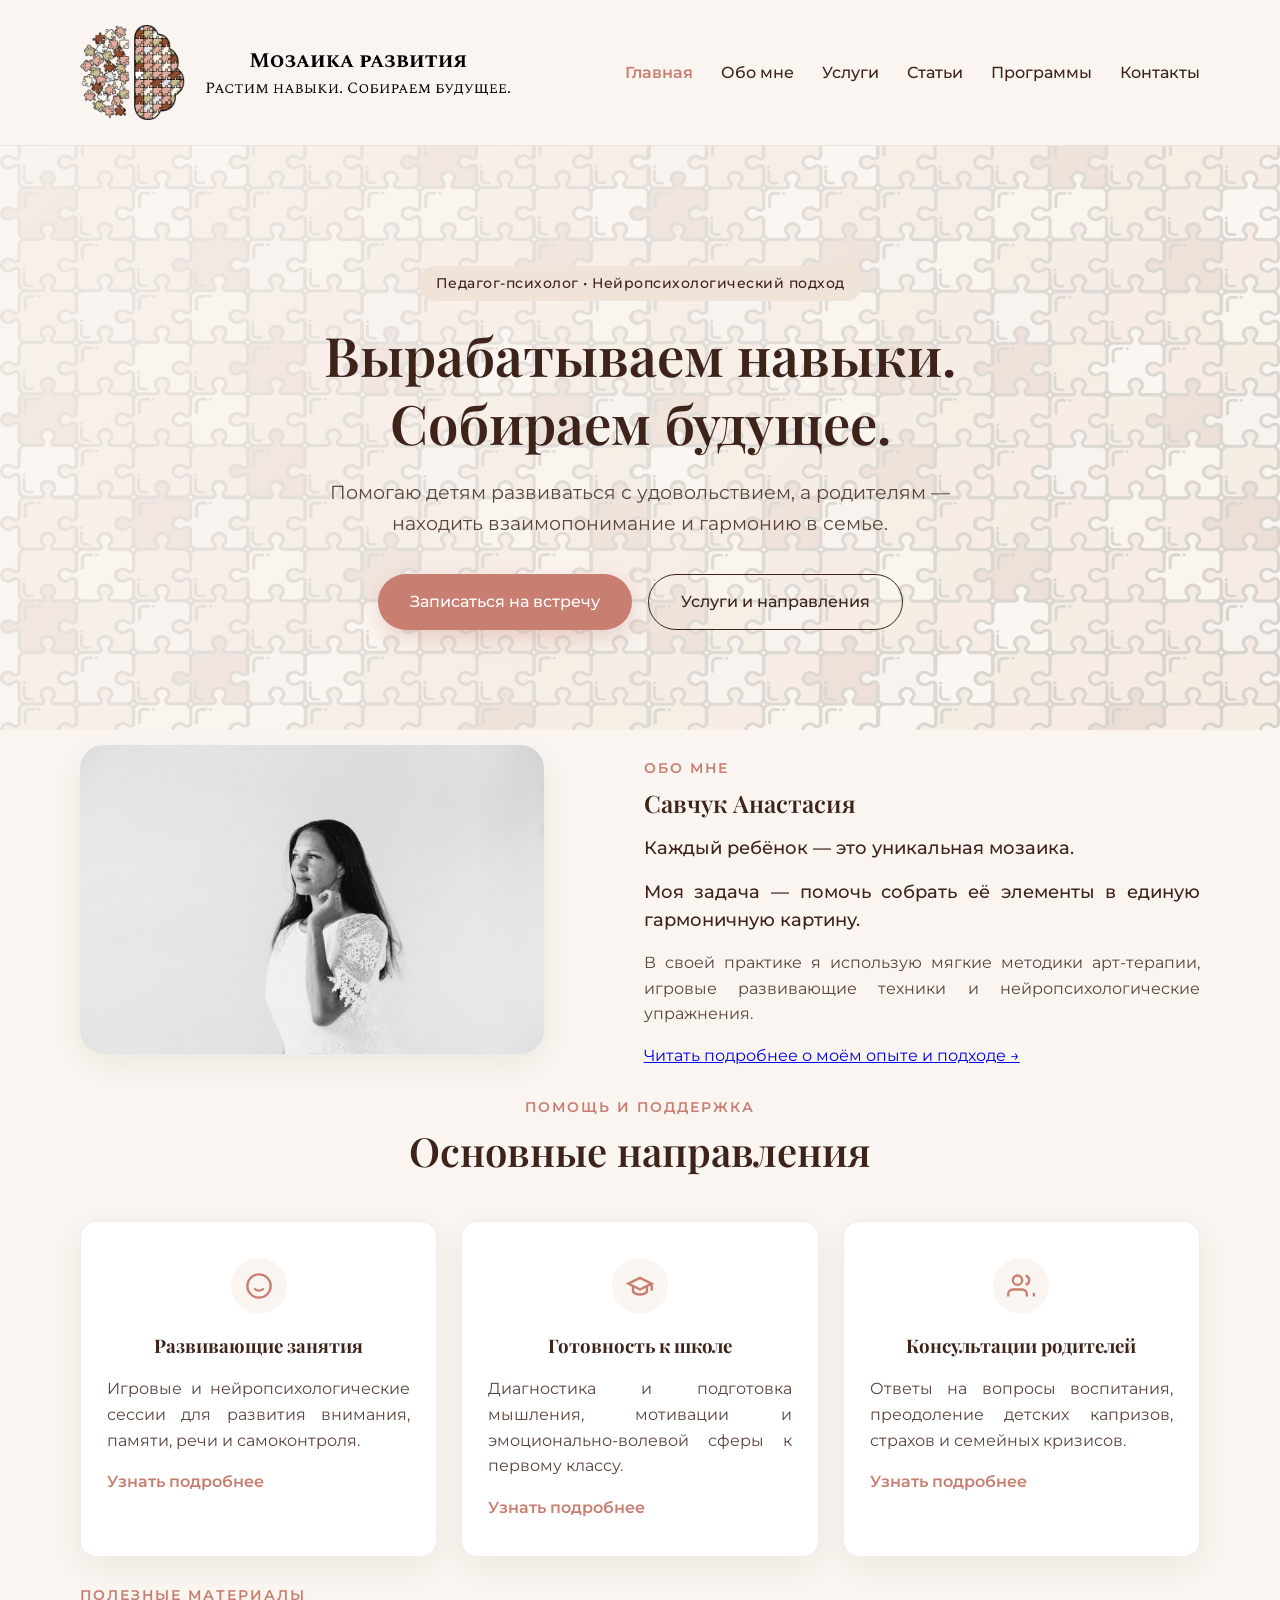
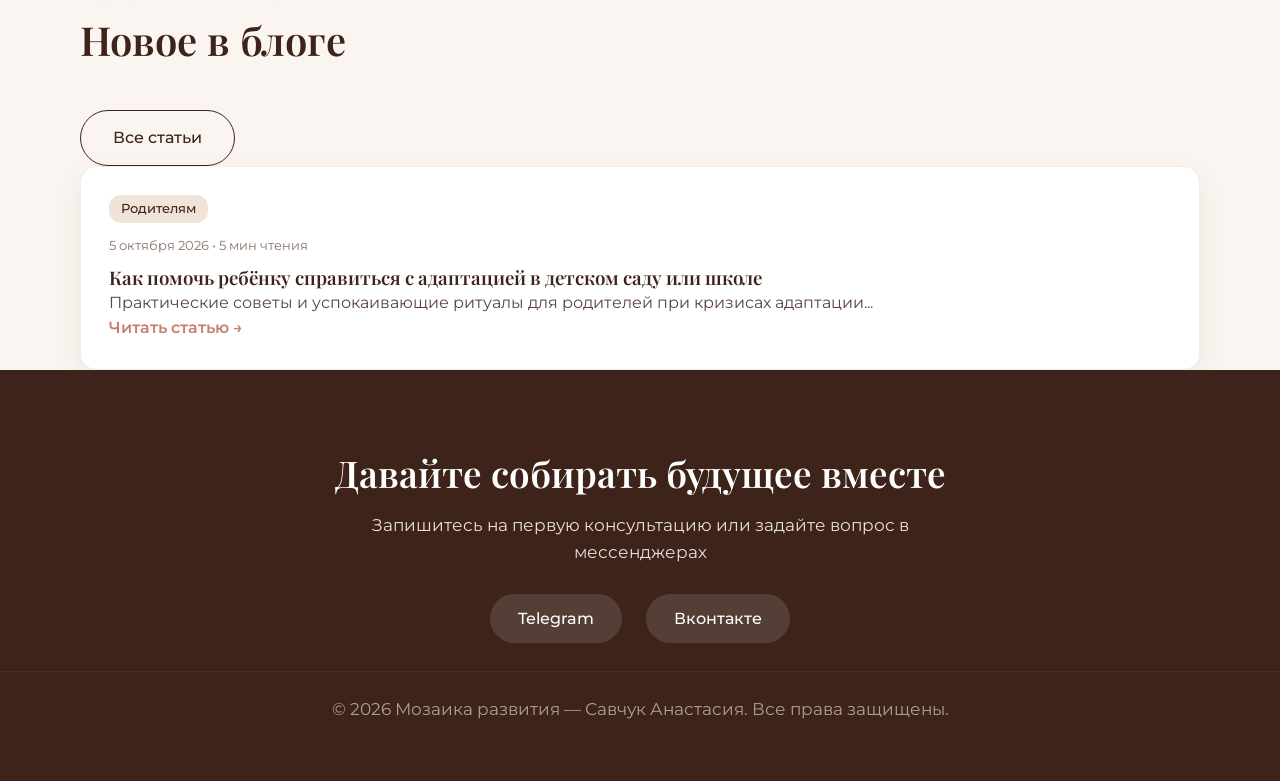
==== commit d3aaef6d: "Исправлена ссылка на статью на главном экране" ====
--- a/index.html
+++ b/index.html
@@ -212,26 +212,12 @@
                 Практические советы и успокаивающие ритуалы для родителей при
                 кризисах адаптации...
               </p>
-              <a href="article-single.html" class="card-link"
+              <a href="articles-html\article-adaptaciya-v-detskom-sadu.html" class="card-link"
                 >Читать статью &rarr;</a
               >
             </div>
           </article>
 
-          <article class="article-card">
-            <div class="article-badge">Развитие</div>
-            <div class="article-body">
-              <span class="article-date">28 сентября 2026 • 4 мин чтения</span>
-              <h3>5 нейроигр для дома, которые развивают внимание и память</h3>
-              <p>
-                Простые и весёлые упражнения с подручными предметами без экранов
-                и гаджетов...
-              </p>
-              <a href="article-single.html" class="card-link"
-                >Читать статью &rarr;</a
-              >
-            </div>
-          </article>
         </div>
       </div>
     </section>
